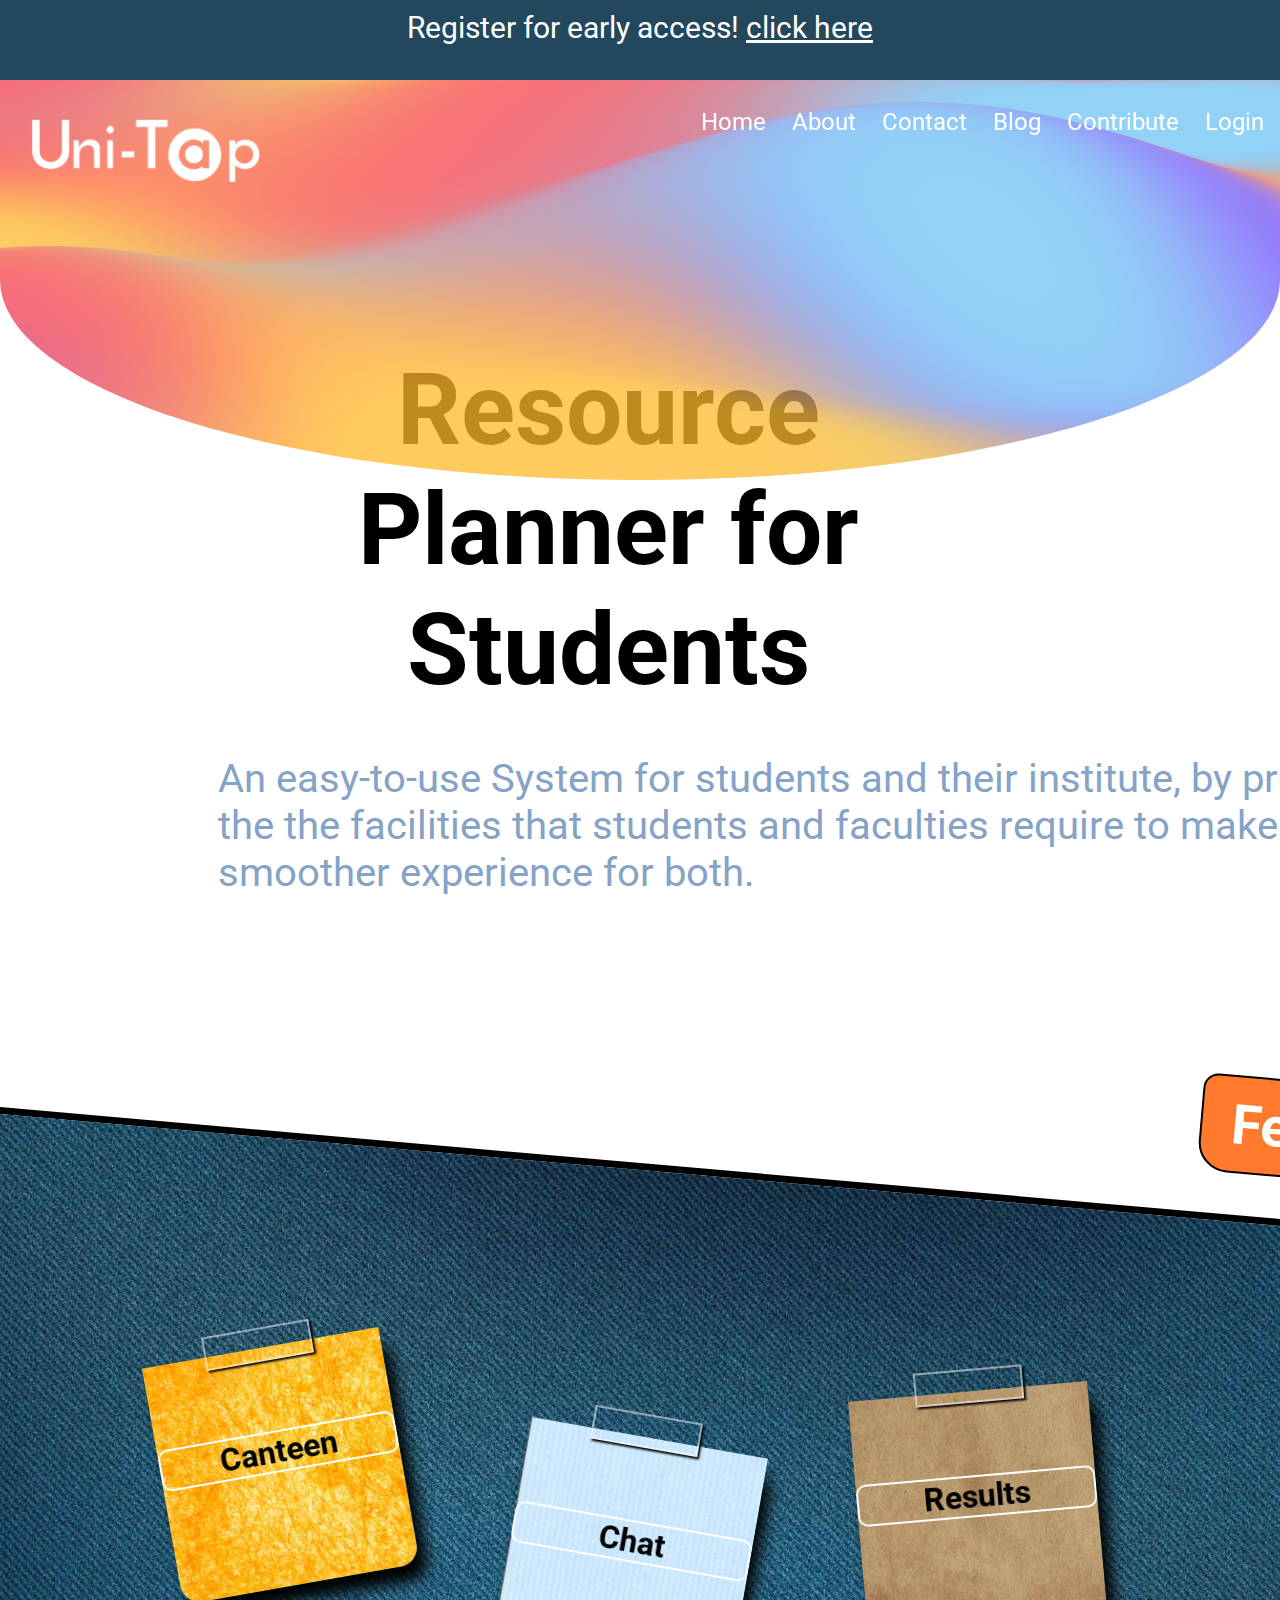
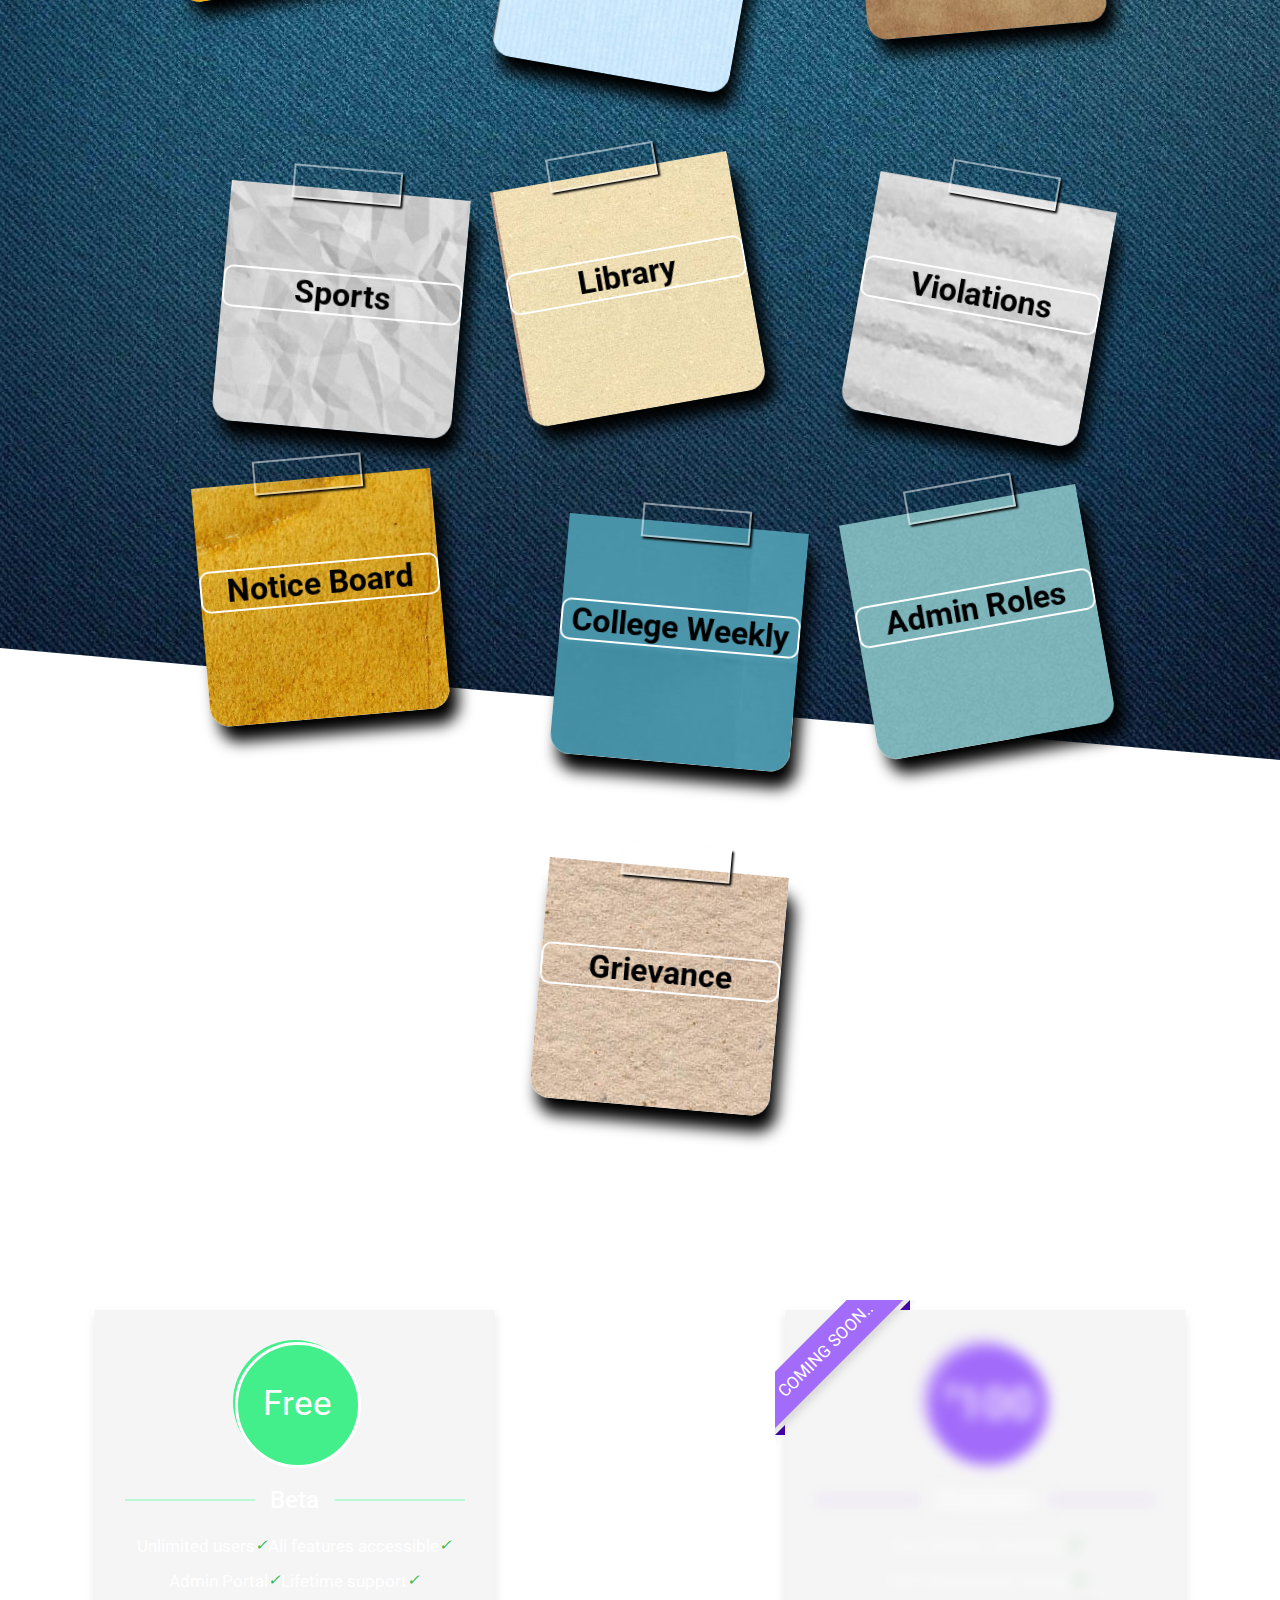
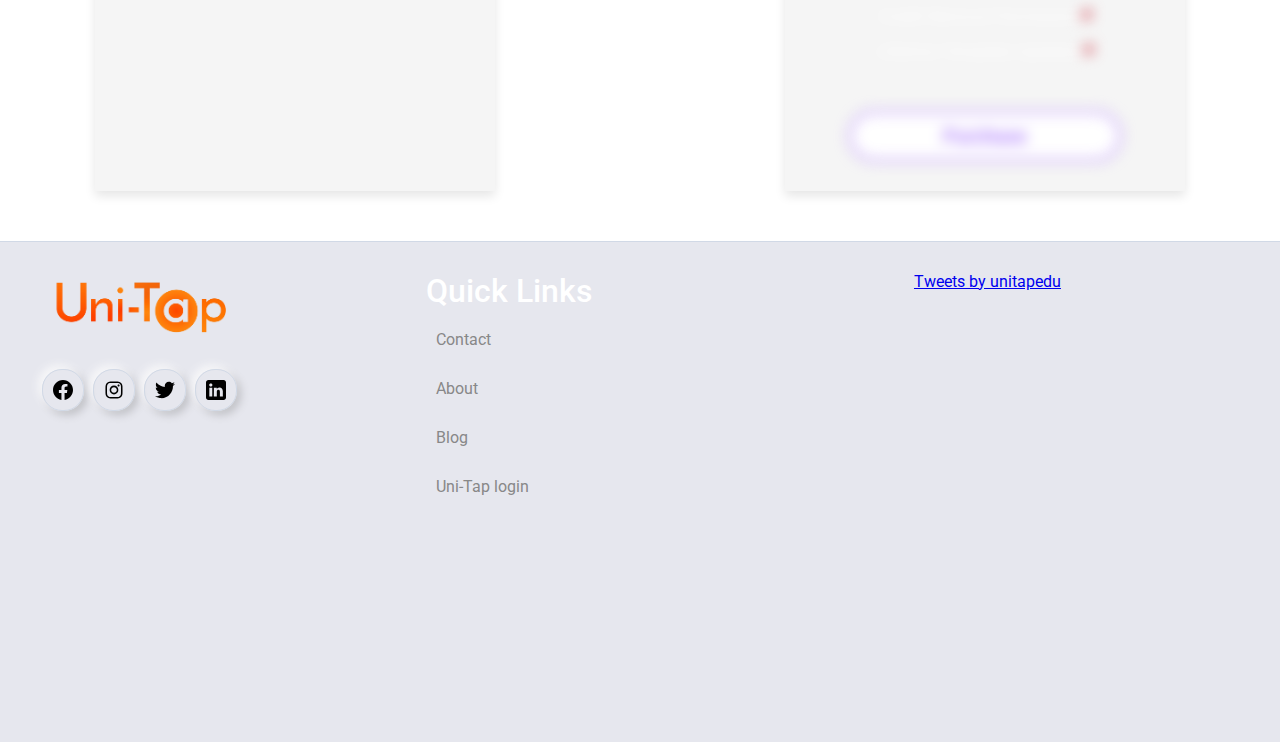
==== index.html @ fdfdc8c4 "contribute link" ====
<!DOCTYPE html>
<html lang="en">

<head>
    <meta charset="UTF-8">
    <meta http-equiv="X-UA-Compatible" content="IE=edge">
    <meta name="viewport" content="width=device-width, initial-scale=1.0">
    <link rel="stylesheet" href="./stylesheet/home_page.css">
    <title>Uni-Tap | Worlds only SRP</title>
    <link href="https://cdn.jsdelivr.net/npm/bootstrap@5.0.2/dist/css/bootstrap.min.css" rel="stylesheet" integrity="sha384-EVSTQN3/azprG1Anm3QDgpJLIm9Nao0Yz1ztcQTwFspd3yD65VohhpuuCOmLASjC" crossorigin="anonymous">
    <script src="https://cdn.jsdelivr.net/npm/bootstrap@5.0.2/dist/js/bootstrap.bundle.min.js" integrity="sha384-MrcW6ZMFYlzcLA8Nl+NtUVF0sA7MsXsP1UyJoMp4YLEuNSfAP+JcXn/tWtIaxVXM" crossorigin="anonymous"></script>
    <script src="https://cdn.jsdelivr.net/npm/@popperjs/core@2.9.2/dist/umd/popper.min.js" integrity="sha384-IQsoLXl5PILFhosVNubq5LC7Qb9DXgDA9i+tQ8Zj3iwWAwPtgFTxbJ8NT4GN1R8p" crossorigin="anonymous"></script>
    <script src="https://cdn.jsdelivr.net/npm/bootstrap@5.0.2/dist/js/bootstrap.min.js" integrity="sha384-cVKIPhGWiC2Al4u+LWgxfKTRIcfu0JTxR+EQDz/bgldoEyl4H0zUF0QKbrJ0EcQF" crossorigin="anonymous"></script>
    <script defer src="Js/home_page.js"></script>
    <script src="https://code.jquery.com/jquery-3.3.1.js"></script>
    <script defer src="Js/header.js"></script>
    <meta name="description" content="Resource Planner for Students | An easy-to-use System for students and their institute, by providing all the the facilities that students and faculties require to make it a smoother experience for both.">
    <meta property="og:title" content="Uni-Tap | First SRP">
    <meta property="og:description" content="An easy-to-use System for students and their institute, by providing all the the facilities that students and faculties require to make it a smoother experience for both.">
    <meta property="og:img" content="./Uni-Tap_light.svg">
    <meta name="keywords" content="SRP, Student Resource Planner, Uni-Tap, UniTap, Student Portal, College, School, Univarsity, management, institute, library, canteen, chat, sports, attendence, result, notice, help">
    <!-- Global site tag (gtag.js) - Google Analytics -->
    <script async src="https://www.googletagmanager.com/gtag/js?id=G-5CYES00K7D"></script>
    <script>
        window.dataLayer = window.dataLayer || [];

        function gtag() {
            dataLayer.push(arguments);
        }
        gtag('js', new Date());

        gtag('config', 'G-5CYES00K7D');
    </script>
</head>

<body>
    <div class="early">
        Register for early access! <a href="https://forms.gle/MCuDtmfVn2N8uY999">click here</a>
    </div>
    <header>

        <div class="head">
            <div id="navlist">
                <img class="imgLogo" src="./images/Uni-Tap_light.svg" alt="Uni-Tap">
                <div class="navlist-right">
                    <a href="https://unitap.software">Home</a>
                    <a href="./aboutUs.html">About</a>
                    <a href="./contactUs.html">Contact</a>
                    <a href="https://blog.unitap.software/">Blog</a>
                    <a href="https://forms.gle/CdwhwPdT1jv4Enz28">Contribute</a>
                    <a href="#">Login</a>
                    <div class="hamburger" id="bar-bg" onclick="menuo()"></div>
                    <div class="hamburger" id="top-bur">
                        <div class="ham-bar top-bar"></div>
                        <div class="ham-bar"></div>
                        <div class="ham-bar"></div>
                    </div>

                </div>
            </div>
            <canvas id="gradient-canvas"></canvas>
        </div>
        <div class="Desc">
            <div class="subt">Resource Planner for Students</div>
            <div class="sub-subt">An easy-to-use System for students and their institute, by providing all the the facilities that students and faculties require to make it a smoother experience for both.</div>
        </div><br><br><br>
        <div class="heading">
            <h1> &nbsp;Features</h1>
            <h3>● &nbsp; ●</h3>
        </div>
    </header>
    <div class="m-menu" id="resp-menu">
        <div class="menu-items"><a href="aboutUs.html">About</a></div>
        <div class="menu-items"><a href="contactUs.html">Contact</a></div>
        <div class="menu-items"><a href="https://blog.unitap.software/">Blog</a></div>
        <div class="menu-items"><a href="https://forms.gle/CdwhwPdT1jv4Enz28">Contribute</a></div>
        <div class="menu-items"><a href="#">Login</a></div>
        <div class="menu-close" onclick="menuc()"></div>
    </div>
    <div class="center">
        <div class="idk">
            <img class="center_bg" src="./images/Center_BG.jpg">
            <div id="feature">
                <ul class="tags">
                    <li id="move-f">
                        <div class="flip-card">
                            <div class="flip-card-inner">
                                <div class="flip-card-front face1">
                                    <h2>Canteen</h2>

                                </div>
                                <div class="flip-card-back face1">
                                    <p>
                                        You can order food from the canteen directly from the website itself and collect it. This elminates the waiting for ordering, and can save a lot of time.
                                    </p>
                                </div>
                            </div>
                        </div>
                    </li>
                    <li>
                        <div class="flip-card">
                            <div class="flip-card-inner">
                                <div class="flip-card-front face2">
                                    <h2>Chat</h2>

                                </div>
                                <div class="flip-card-back face2">
                                    <p>
                                        You can chat directly with faculties and collegues without the hassle of storing their numbers.
                                    </p>
                                </div>
                            </div>
                        </div>
                    </li>
                    <li>
                        <div class="flip-card">
                            <div class="flip-card-inner">
                                <div class="flip-card-front face3">
                                    <h2>Results</h2>

                                </div>
                                <div class="flip-card-back face3">
                                    <p>
                                        You can find all the exam results and how you have performed with analysis within a tap!
                                    </p>
                                </div>
                            </div>
                        </div>
                    </li>
                    <li>
                        <div class="flip-card">
                            <div class="flip-card-inner">
                                <div class="flip-card-front face4">
                                    <h2>Sports</h2>

                                </div>
                                <div class="flip-card-back face4">
                                    <p>
                                        Who doesn't love sports?! Now you can keep track of all the college equipments you have issued!
                                    </p>
                                </div>
                            </div>
                        </div>
                    </li>
                    <li>
                        <div class="flip-card">
                            <div class="flip-card-inner">
                                <div class="flip-card-front face5">
                                    <h2>Library</h2>

                                </div>
                                <div class="flip-card-back face5">
                                    <p>
                                        We all forget the return dates of library books, and now you can keep a track of issued books, all with a single touch!
                                    </p>
                                </div>
                            </div>
                        </div>
                    </li>
                    <li>
                        <div class="flip-card">
                            <div class="flip-card-inner">
                                <div class="flip-card-front face6">
                                    <h2>Violations</h2>
                                </div>
                                <div class="flip-card-back face6">
                                    <p>
                                        Now, you can read code of conduct and see all the times when you went the wrong way.
                                    </p>
                                </div>
                            </div>
                        </div>
                    </li>
                    <li>
                        <div class="flip-card">
                            <div class="flip-card-inner">
                                <div class="flip-card-front face7">
                                    <h2>Notice Board</h2>

                                </div>
                                <div class="flip-card-back face7">
                                    <p>
                                        A place where you can get all the important notices and get notified once a notice is uploaded so that you don't miss any.
                                    </p>
                                </div>
                            </div>
                        </div>
                    </li>
                    <li>
                        <div class="flip-card">
                            <div class="flip-card-inner">
                                <div class="flip-card-front face8">
                                    <h2>College Weekly</h2>
                                </div>
                                <div class="flip-card-back face8">
                                    <p>
                                        Uni-Tap keeps you updated on the fests and happening in the colege directly from your dashboard!
                                    </p>
                                </div>
                            </div>
                        </div>
                    </li>
                    <li>
                        <div class="flip-card">
                            <div class="flip-card-inner">
                                <div class="flip-card-front face9">
                                    <h2>Admin Roles</h2>

                                </div>
                                <div class="flip-card-back face9">
                                    <p>
                                        Faculty and staff can directly manage and carry out the tasks they have been assigend through our admin portal.
                                    </p>
                                </div>
                            </div>
                        </div>
                    </li>
                    <li>
                        <div class="flip-card">
                            <div class="flip-card-inner">
                                <div class="flip-card-front face10">
                                    <h2>Grievance</h2>

                                </div>
                                <div class="flip-card-back face10">
                                    <p>
                                        Facing any issues? Directly contact the institute admins for any problems that you are facing.
                                    </p>
                                </div>
                            </div>
                        </div>
                    </li>

                </ul>
            </div>
        </div>
    </div>
    <div class="wrapper">

        <div class="table ultimate">
            <div class="price-section">
                <div class="price-area">
                    <div class="inner-area">
                        Free
                    </div>
                </div>
            </div>
            <div class="package-name"></div>
            <ul class="features">
                <li>
                    <span class="list-name">Unlimited users</span>
                    <span class="icon check"><i class="fas fa-check">✓</i></span>
                </li>
                <li>
                    <span class="list-name">All features accessible</span>
                    <span class="icon check"><i class="fas fa-check">✓</i></span>
                </li>
                <li>
                    <span class="list-name">Admin Portal</span>
                    <span class="icon check"><i class="fas fa-check">✓</i></span>
                </li>
                <li>
                    <span class="list-name">Lifetime support</span>
                    <span class="icon check"><i class="fas fa-check">✓</i></span>
                </li>
            </ul>
        </div>
        <div class="table premium">
            <div class="ribbon"><span>Coming soon..</span></div>
            <div class="hidden-price">
                <div class="price-section">
                    <div class="price-area">
                        <div class="inner-area">
                            <span class="text">₹</span>
                            <span class="price">100</span>
                        </div>
                    </div>
                </div>
                <div class="package-name"></div>
                <ul class="features">
                    <li>
                        <span class="list-name">Five Existing Templates</span>
                        <span class="icon check"><i class="fas fa-check">✓</i></span>
                    </li>
                    <li>
                        <span class="list-name">100% Responsive Design</span>
                        <span class="icon check"><i class="fas fa-check">✓</i></span>
                    </li>
                    <li>
                        <span class="list-name">Credit Remove Permission</span>
                        <span class="icon cross"><i class="fas fa-check">✖</i></span>
                    </li>
                    <li>
                        <span class="list-name">Lifetime Template Updates</span>
                        <span class="icon cross"><i class="fas fa-times">✖</i></span>
                    </li>
                </ul>
                <div class="btn"><button>Purchase</button></div>
            </div>
        </div>
    </div>
    <div class="cookie-banner">
        <p>
            By using our website, you agree to our
            <a href="insert-link">cookie policy</a>
        </p>
        <button class="close" id="close-btn">Got it</button>
    </div>
    <footer>
        <div class="foo left">
            <div class="foo-logo-container">
                <img class="footer-logo" src="./images/logo_wobg.svg" alt="Uni-Tap">
            </div>
            <div class="social">
                <div class="facebook">
                    <a href="https://www.facebook.com/UniTapEdu/" target="_blank"><img src="./images/Social/facebook_icon.svg" alt=""></a>
                </div>
                <div class="instagram">
                    <a href="https://www.instagram.com/unitapedu/" target="_blank"><img src="./images/Social/instagram_icon_2.svg" alt=""></a>
                </div>
                <div class="twitter">
                    <a href="https://twitter.com/unitapedu" target="_blank"><img src="./images/Social/twitter_icon.svg" alt=""></a>
                </div>
                <div class="linkedin">
                    <a href="https://www.linkedin.com/company/unitapedu" target="_blank"><img src="./images/Social/linkedin_icon.svg" alt=""></a>
                </div>
            </div>
        </div>
        <div class="foo footer-center">
            <div class="qlinks-header">
                Quick Links
            </div>
            <div class="qlinks">
                <ol class="link-list">
                    <li><a href="./contactUs.html">Contact</a></li>
                    <li><a href="./aboutUs.html">About</a></li>
                    <li><a href="https://blog.unitap.software/">Blog</a></li>
                    <li><a href="#">Uni-Tap login</a></li>
                </ol>
            </div>
        </div>
        <div class="foo right">
            <div class="twitter-container">
                <a class="twitter-timeline" data-width="300" data-height="400" href="https://twitter.com/unitapedu?ref_src=twsrc%5Etfw">Tweets by unitapedu</a>
                <script async src="https://platform.twitter.com/widgets.js" charset="utf-8"></script>
            </div>
        </div>
    </footer>
</body>

</html>
---- stylesheet/home_page.css ----
@import url('https://fonts.googleapis.com/css2?family=Libre+Baskerville&display=swap');
@import url('https://fonts.googleapis.com/css2?family=Roboto&display=swap');
@import url('https://fonts.googleapis.com/css?family=Roboto:700');
body {
    font-family: 'Roboto';
    background: white;
    color: #fff;
    box-sizing: border-box;
    overflow-y: none;
}

* {
    margin: 0;
    padding: 0;
    font-family: 'Roboto';
}

#gradient-canvas {
    display: block;
    border-radius: 0 0 80% 80%;
    width: 100%;
    height: 400px;
    opacity: 0.75;
    --gradient-color-1: #ff333d;
    --gradient-color-2: #7038ff;
    --gradient-color-3: #ffba27;
    --gradient-color-4: #6ec3f4;
}

header {
    position: relative;
}

.early {
    height: 70px;
    background-color: #23475d;
    width: 100%;
    color: #FFFFFF;
    text-align: center;
    font-size: 30px;
    padding-top: 10px;
}

.early a {
    color: #FFFFFF;
}

.early a:hover {
    color: #ff7812;
}

#navlist {
    width: 100%;
    height: 50%;
    top: 0px;
    position: absolute;
    z-index: 100;
}

.hamburger {
    width: 50px;
    height: 40px;
    border-radius: 20px;
    cursor: pointer;
    margin: 30px 30px 0 0;
    display: none;
}

#bar-bg {
    background-color: #fff;
    opacity: 0.3;
}

#top-bur {
    margin-top: -30px;
}

.ham-bar {
    width: 20px;
    height: 3px;
    border-radius: 2px;
    margin-bottom: 4px;
    background-color: #fff;
    margin-left: 50%;
    transform: translate(-50%, 0);
}

.imgLogo {
    width: 250px;
    top: 20px;
    left: 20px;
    position: absolute;
    z-index: 100;
}

.imgLogo:hover {
    opacity: 0.7;
    cursor: pointer;
}

#navlist a {
    float: left;
    display: block;
    color: #FFFFFF;
    text-align: center;
    padding: 10px;
    text-decoration: none;
    font-size: 24px;
    margin-top: 3%;
    padding-right: 16px;
    z-index: 100;
}

.navlist-right {
    float: right;
}

#navlist a:hover {
    border-bottom: 3px solid black;
    z-index: 100;
}

.m-menu {
    width: 80%;
    margin-left: 10%;
    height: 160px;
    background-color: #fff;
    position: absolute;
    top: 50px;
    z-index: 10000;
    border: 1px solid #ff7812;
    border-radius: 10px;
    display: none;
}

.menu-close {
    position: absolute;
    width: 20px;
    height: 20px;
    top: 5px;
    right: 5px;
    border-radius: 10px;
    background-color: #ff7a2d;
    cursor: pointer;
}

.menu-items {
    height: 40px;
    font-size: 25px;
    text-align: center;
}

.menu-items a {
    text-decoration: none;
    color: #ff7a2d;
}

.subt {
    width: 45%;
    line-height: 120px;
    display: block;
    margin-left: 25%;
    margin-top: -130px;
    z-index: 2000px;
    color: black;
    font-weight: bolder;
    font-size: 100px;
    text-align: center;
    margin-bottom: 5vh;
}

.sub-subt {
    display: block;
    width: 100%;
    padding: 0 10% 0 17%;
    color: rgb(133, 162, 199);
    font-size: 40px;
}

.Desc {
    margin-bottom: 10vh;
}

.idk {
    transform: skewY(5deg);
}

.center_bg {
    object-fit: cover;
    object-position: center;
    width: 100%;
    height: 300mm;
}

#feature {
    transform: skewY(-5deg);
    margin-top: -1000px;
}

.heading {
    transform: skewY(5deg);
    background-color: transparent;
    height: 120px;
    border-bottom: 7px solid black;
    bottom: 55px;
}

.heading h1 {
    transform: skewY(-5deg) rotate(5deg);
    display: block;
    position: fixed;
    left: 1200px;
    padding: 15px;
    margin-top: -20px;
    background-color: #ff7a2d;
    border-radius: 15px 15px 30px 30px;
    border: 2px solid #000;
    font-size: 55px;
}

.heading h3 {
    transform: skewY(-5deg) rotate(5deg);
    position: fixed;
    left: 1300px;
    bottom: -20px;
    font-size: 70px;
}

p {
    display: block;
    z-index: 0;
    color: black;
}

.flip-card-front h2 {
    font-weight: bold;
    font-size: 2rem;
    text-align: center;
    border: 2px solid white;
    border-radius: 10px;
    margin-top: 35%;
    color: black;
}

p {
    font-size: 15px;
    padding: 10px;
}

ul,
li {
    list-style: none;
}

ul {
    display: flex;
    flex-wrap: wrap;
    justify-content: center;
}

.flip-card-inner {
    position: relative;
    width: 100%;
    height: 100%;
    border-radius: 20px;
    text-align: center;
    transition: transform 0.6s;
    transform-style: preserve-3d;
    background: transparent;
    box-shadow: 8px 16px 15px black;
}

.flip-card:hover .flip-card-inner {
    transform: rotateY(180deg);
}

.flip-card-front,
.flip-card-back {
    position: absolute;
    width: 100%;
    height: 100%;
    border-radius: 0 0 20px 20px;
    -webkit-backface-visibility: hidden;
    backface-visibility: hidden;
}

.flip-card-front {
    color: black;
}

.flip-card-back {
    color: white;
    transform: rotateY(180deg);
}

.face1 {
    background-image: url("../images/6.jpg");
}

.face2 {
    background-image: url("../images/new8.jpg");
}

.face3 {
    background-image: url("../images/new14.jpg");
}

.face4 {
    background-image: url("../images/new2.jpg");
}

.face5 {
    background-image: url("../images/new5.jpg");
}

.face6 {
    background-image: url("../images/teamBg.jpg");
}

.face7 {
    background-image: url("../images/new1.jpg");
}

.face8 {
    background-image: url("../images/new12.jpg");
}

.face9 {
    background-image: url("../images/new11.jpg");
}

.face10 {
    background-image: url("../images/8.jpg");
}

.flip-card {
    text-decoration: none;
    color: #000;
    display: block;
    height: 15em;
    width: 15em;
    margin-left: 10mm;
    margin-right: 5mm;
    margin-top: 10mm;
    perspective: 1000px;
    background-color: transparent;
    transform: rotate(-6deg);
    transition: transform .15s linear;
}

ul.tags li:nth-child(10n) .flip-card {
    transform: rotate(5deg);
    position: relative;
    top: 40px;
    left: 10px;
}

ul.tags li:nth-child(10n+1) .flip-card {
    transform: rotate(-10deg);
    position: relative;
    top: -50px;
    left: -40px;
}

ul.tags li:nth-child(10n+2) .flip-card {
    transform: rotate(10deg);
    position: relative;
    top: 40px;
    left: -20px;
}

ul.tags li:nth-child(10n+3) .flip-card {
    transform: rotate(-5deg);
    position: relative;
    top: -5px;
}

ul.tags li:nth-child(10n+4) .flip-card {
    transform: rotate(5deg);
    position: relative;
    top: 50px;
    left: 20px;
}

ul.tags li:nth-child(10n+5) .flip-card {
    transform: rotate(-10deg);
    position: relative;
    top: 30px;
    left: -20px;
}

ul.tags li:nth-child(10n+6) .flip-card {
    transform: rotate(10deg);
    position: relative;
    top: 50px;
}

ul.tags li:nth-child(10n+7) .flip-card {
    transform: rotate(-5deg);
    position: relative;
    top: -5px;
}

ul.tags li:nth-child(10n+8) .flip-card {
    transform: rotate(5deg);
    position: relative;
    top: 40px;
    left: 30px;
}

ul.tags li:nth-child(10n+9) .flip-card {
    transform: rotate(-10deg);
    position: relative;
    top: 20px;
}

ul.tags li .flip-card:hover,
ul.tags li .flip-card:focus {
    transform: scale(1.35);
    position: relative;
    z-index: 5;
}

ul.tags li {
    margin: 1em;
}

ul.tags li:nth-child(10n)::before {
    content: ' ';
    display: block;
    position: relative;
    left: 130px;
    top: 90px;
    width: 105px;
    height: 30px;
    z-index: 2;
    background-color: rgba(0, 0, 0, 0);
    border: 2px solid rgba(255, 255, 255, 0.5);
    -webkit-box-shadow: 0 0 5px #888;
    -moz-box-shadow: 0 0 5px #888;
    box-shadow: 2px 2px 2px #000;
    -webkit-transform: rotate(5deg);
    -moz-transform: rotate(5deg);
    -o-transform: rotate(5deg);
}

ul.tags li:nth-child(10n+1)::before {
    content: ' ';
    display: block;
    position: relative;
    left: 40px;
    top: 4px;
    width: 105px;
    height: 30px;
    z-index: 2;
    background-color: rgba(0, 0, 0, 0);
    border: 2px solid rgba(255, 255, 255, 0.5);
    -webkit-box-shadow: 0 0 5px #888;
    -moz-box-shadow: 0 0 5px #888;
    box-shadow: 2px 2px 2px #000;
    -webkit-transform: rotate(-10deg);
    -moz-transform: rotate(-10deg);
    -o-transform: rotate(-10deg);
}

ul.tags li:nth-child(10n+2)::before {
    content: ' ';
    display: block;
    position: relative;
    left: 100px;
    top: 90px;
    width: 105px;
    height: 30px;
    z-index: 2;
    background-color: rgba(0, 0, 0, 0);
    border: 2px solid rgba(255, 255, 255, 0.5);
    -webkit-box-shadow: 0 0 5px #888;
    -moz-box-shadow: 0 0 5px #888;
    box-shadow: 2px 2px 2px #000;
    -webkit-transform: rotate(10deg);
    -moz-transform: rotate(10deg);
    -o-transform: rotate(10deg);
}

ul.tags li:nth-child(10n+3)::before {
    content: ' ';
    display: block;
    position: relative;
    left: 94px;
    top: 45px;
    width: 105px;
    height: 30px;
    z-index: 2;
    background-color: rgba(0, 0, 0, 0);
    border: 2px solid rgba(255, 255, 255, 0.5);
    -webkit-box-shadow: 0 0 5px #888;
    -moz-box-shadow: 0 0 5px #888;
    box-shadow: 2px 2px 2px #000;
    -webkit-transform: rotate(-5deg);
    -moz-transform: rotate(-5deg);
    -o-transform: rotate(-5deg);
}

ul.tags li:nth-child(10n+4)::before {
    content: ' ';
    display: block;
    position: relative;
    left: 130px;
    top: 100px;
    width: 105px;
    height: 30px;
    z-index: 2;
    background-color: rgba(0, 0, 0, 0);
    border: 2px solid rgba(255, 255, 255, 0.5);
    -webkit-box-shadow: 0 0 5px #888;
    -moz-box-shadow: 0 0 5px #888;
    box-shadow: 2px 2px 2px #000;
    -webkit-transform: rotate(5deg);
    -moz-transform: rotate(5deg);
    -o-transform: rotate(5deg);
}

ul.tags li:nth-child(10n+5)::before {
    content: ' ';
    display: block;
    position: relative;
    left: 55px;
    top: 82px;
    width: 105px;
    height: 30px;
    z-index: 2;
    background-color: rgba(0, 0, 0, 0);
    border: 2px solid rgba(255, 255, 255, 0.5);
    -webkit-box-shadow: 0 0 5px #888;
    -moz-box-shadow: 0 0 5px #888;
    box-shadow: 2px 2px 2px #000;
    -webkit-transform: rotate(-10deg);
    -moz-transform: rotate(-10deg);
    -o-transform: rotate(-10deg);
}

ul.tags li:nth-child(10n+6)::before {
    content: ' ';
    display: block;
    position: relative;
    left: 130px;
    top: 100px;
    width: 105px;
    height: 30px;
    z-index: 2;
    background-color: rgba(0, 0, 0, 0);
    border: 2px solid rgba(255, 255, 255, 0.5);
    -webkit-box-shadow: 0 0 5px #888;
    -moz-box-shadow: 0 0 5px #888;
    box-shadow: 2px 2px 2px #000;
    -webkit-transform: rotate(10deg);
    -moz-transform: rotate(10deg);
    -o-transform: rotate(10deg);
}

ul.tags li:nth-child(10n+7)::before {
    content: ' ';
    display: block;
    position: relative;
    left: 90px;
    top: 45px;
    width: 105px;
    height: 30px;
    z-index: 2;
    background-color: rgba(0, 0, 0, 0);
    border: 2px solid rgba(255, 255, 255, 0.5);
    -webkit-box-shadow: 0 0 5px #888;
    -moz-box-shadow: 0 0 5px #888;
    box-shadow: 2px 2px 2px #000;
    -webkit-transform: rotate(-5deg);
    -moz-transform: rotate(-5deg);
    -o-transform: rotate(-5deg);
}

ul.tags li:nth-child(10n+8)::before {
    content: ' ';
    display: block;
    position: relative;
    left: 150px;
    top: 95px;
    width: 105px;
    height: 30px;
    z-index: 2;
    background-color: rgba(0, 0, 0, 0);
    border: 2px solid rgba(255, 255, 255, 0.5);
    -webkit-box-shadow: 0 0 5px #888;
    -moz-box-shadow: 0 0 5px #888;
    box-shadow: 2px 2px 2px #000;
    -webkit-transform: rotate(5deg);
    -moz-transform: rotate(5deg);
    -o-transform: rotate(5deg);
}

ul.tags li:nth-child(10n+9)::before {
    content: ' ';
    display: block;
    position: relative;
    left: 85px;
    top: 70px;
    width: 105px;
    height: 30px;
    z-index: 2;
    background-color: rgba(0, 0, 0, 0);
    border: 2px solid rgba(255, 255, 255, 0.5);
    -webkit-box-shadow: 0 0 5px #888;
    -moz-box-shadow: 0 0 5px #888;
    box-shadow: 2px 2px 2px #000;
    -webkit-transform: rotate(-10deg);
    -moz-transform: rotate(-10deg);
    -o-transform: rotate(-10deg);
}

h {
    font-weight: bolder;
    text-align: center;
    margin-left: 50px;
}

.wrapper {
    max-width: 1090px;
    width: 100%;
    margin: auto;
    display: flex;
    flex-wrap: wrap;
    margin-top: 60mm;
    justify-content: space-between;
}

.wrapper .table {
    background: whitesmoke;
    width: calc(33% - 20px);
    padding: 30px 30px;
    position: relative;
    box-shadow: 0 5px 10px rgba(0, 0, 0, 0.1);
}

.table .price-section {
    display: flex;
    justify-content: center;
}

.table .price-area {
    height: 120px;
    width: 120px;
    border-radius: 50%;
    padding: 2px;
}

.hidden-price {
    filter: blur(7px);
}

.price-area .inner-area {
    height: 100%;
    width: 100%;
    border-radius: 50%;
    border: 3px solid #fff;
    line-height: 117px;
    text-align: center;
    color: #fff;
    position: relative;
}

.price-area .inner-area .text {
    font-size: 25px;
    font-weight: 400;
    position: absolute;
    top: -10px;
    left: 17px;
}

.inner-area {
    font-size: 35px;
    padding-top: -10px;
}

.price-area .inner-area .price {
    font-size: 45px;
    font-weight: 500;
    margin-left: 16px;
}

.table .package-name {
    width: 100%;
    height: 2px;
    margin: 35px 0;
    position: relative;
}

.table .package-name::before {
    position: absolute;
    top: 50%;
    left: 50%;
    font-size: 25px;
    font-weight: 500;
    background: whitesmoke;
    padding: 0 15px;
    transform: translate(-50%, -50%);
}

.table .features li {
    margin-bottom: 15px;
    list-style: none;
    display: flex;
    justify-content: space-between;
}

.features li .list-name {
    font-size: 17px;
    font-weight: 400;
}

.features li .icon {
    font-size: 15px;
}

.features li .icon.check {
    color: #2db94d;
}

.features li .icon.cross {
    color: #cd3241;
}

.table .btn {
    width: 100%;
    display: flex;
    margin-top: 35px;
    justify-content: center;
}

.table .btn button {
    width: 80%;
    height: 50px;
    color: #fff;
    font-size: 20px;
    font-weight: 500;
    border: none;
    outline: none;
    border-radius: 25px;
    cursor: pointer;
    transition: all 0.3s ease;
}

.table .btn button:hover {
    border-radius: 5px;
}

.basic .features li::selection {
    background: #ffd861;
}

.basic ::selection,
.basic .price-area,
.basic .inner-area {
    background: #ffd861;
}

.basic .btn button {
    border: 2px solid #ffd861;
    background: #fff;
    color: #ffd861;
}

.basic .btn button:hover {
    background: #ffd861;
    color: #fff;
}

.premium ::selection,
.premium .price-area,
.premium .inner-area {
    background: #a26bfa;
}

.premium .btn button {
    border: 2px solid #a26bfa;
    color: #a26bfa;
    background: #fff;
}

.premium .btn button:hover {
    background: #833af8;
    color: #fff;
}

.ultimate ::selection,
.ultimate .price-area,
.ultimate .inner-area {
    background: #43ef8b;
}

.ultimate .btn button {
    border: 2px solid #43ef8b;
    color: #43ef8b;
    background: #fff;
}

.ultimate .btn button:hover {
    background: #43ef8b;
    color: #fff;
}

.basic .package-name {
    background: #ffecb3;
}

.premium .package-name {
    background: #d0b3ff;
}

.ultimate .package-name {
    background: #baf8d4;
}

.basic .package-name::before {
    content: "Basic";
}

.premium .package-name::before {
    content: "Premium";
    font-size: 24px;
}

.ultimate .package-name::before {
    content: "Beta";
    font-size: 24px;
}

@media (max-width: 1020px) {
    .wrapper .table {
        width: calc(50% - 20px);
        margin-bottom: 40px;
    }
}

@media (max-width: 698px) {
    .wrapper .table {
        width: 100%;
    }
}

::selection {
    color: #ff7a2d;
}

.table .ribbon {
    width: 150px;
    height: 150px;
    position: absolute;
    top: -10px;
    left: -10px;
    overflow: hidden;
}

.table .ribbon::before,
.table .ribbon::after {
    position: absolute;
    content: "";
    z-index: -1;
    display: block;
    border: 7px solid #4606ac;
    border-top-color: transparent;
    border-left-color: transparent;
}

.table .ribbon::before {
    top: 0px;
    right: 15px;
}

.table .ribbon::after {
    bottom: 15px;
    left: 0px;
}

.table .ribbon span {
    position: absolute;
    top: 30px;
    right: 0;
    transform: rotate(-45deg);
    width: 200px;
    background: #a26bfa;
    padding: 10px 0;
    color: #fff;
    text-align: center;
    font-size: 17px;
    text-transform: uppercase;
    box-shadow: 0 5px 10px rgba(0, 0, 0, 0.12);
}

.wrapper .table:hover {
    transform: scale(1.05);
    box-shadow: 0 10px 20px black;
}

.cookie-banner {
    position: fixed;
    bottom: 10px;
    left: 10%;
    right: 10%;
    width: 80%;
    z-index: 5;
    padding: 15px 30px 0px 30px;
    display: none;
    align-items: center;
    justify-content: space-between;
    background-color: #eee;
    border-radius: 5px;
    box-shadow: 0 0 2px 1px rgba(0, 0, 0, 0.2);
}

.close {
    height: 30px;
    width: 20mm;
    margin-bottom: 10px;
    background-color: lightcoral;
    border: none;
    color: white;
    border-radius: 2px;
    cursor: pointer;
}

footer {
    margin-top: 50px;
    border-top: 1px solid #d1d9e6;
    background-color: #e6e7ee;
    height: 500px;
}

.foo {
    width: 33%;
    height: 100%;
    display: inline-block;
    overflow: hidden;
}

.footer-logo {
    width: 200px;
    margin-left: 10%;
}

.social {
    margin-left: 10%;
}

.social img {
    width: 20px;
    margin: 50%;
    transform: translate(-50%, -50%);
}

.social div {
    display: inline-block;
    width: 40px;
    height: 40px;
    border-radius: 20px;
    cursor: pointer;
    margin-right: 5px;
    border: 1px solid #d1d9e6;
    box-shadow: -4px -4px 8px #f7f7f9, 4px 4px 8px #c0c1c6;
}

.facebook:hover {
    box-shadow: -4px -4px 8px inset #f7f7f9, 4px 4px 8px inset #c0c1c6;
}

.instagram:hover {
    box-shadow: -4px -4px 8px inset #f7f7f9, 4px 4px 8px inset #c0c1c6;
}

.twitter:hover {
    box-shadow: -4px -4px 8px inset #f7f7f9, 4px 4px 8px inset #c0c1c6;
}

.linkedin:hover {
    box-shadow: -4px -4px 8px inset #f7f7f9, 4px 4px 8px inset #c0c1c6;
}

.qlinks-header {
    font-size: 32px;
    font-weight: 500;
    width: 100%;
    margin-top: 30px;
}

.qlinks a {
    text-decoration: none;
    color: #888;
}

.qlinks a:hover {
    color: #ff7812;
}

.qlinks li {
    width: 50%;
    padding: 10px;
    border-radius: 5px;
    margin-top: 10px;
}

.qlinks li:hover {
    border: 1px solid #d1d9e6;
    box-shadow: -4px -4px 8px inset #f7f7f9, 4px 4px 8px inset #c0c1c6;
}

.twitter-container {
    margin-top: 30px;
    margin-left: calc(calc(100% - 300px)/2);
}

@media (max-width: 1100px) {
    .imgLogo {
        width: 170px;
    }
    #gradient-canvas {
        border-radius: 0 0 60% 60%;
    }
    .subt {
        font-size: 80px;
        line-height: 80px;
    }
    .sub-subt {
        font-size: 30px;
    }
    .heading h1 {
        font-size: 40px;
        margin-top: 5px;
    }
    .heading h3 {
        font-size: 60px;
    }
    .center_bg {
        height: 1500px;
    }
    #feature {
        margin-top: -1450px;
    }
    .flip-card {
        width: 200px;
        height: 200px;
        left: 10px;
        margin-right: 5px;
        margin-top: 10px;
    }
    .flip-card p {
        font-size: 12px;
    }
    ul.tags li:nth-child(10n)::before {
        left: 90px;
        top: 60px;
    }
    ul.tags li:nth-child(10n+1)::before {
        left: 20px;
        top: -20px;
    }
    ul.tags li:nth-child(10n+2)::before {
        left: 70px;
        top: 60px;
    }
    ul.tags li:nth-child(10n+3)::before {
        left: 60px;
        top: 25px;
    }
    ul.tags li:nth-child(10n+4)::before {
        left: 100px;
        top: 70px;
    }
    ul.tags li:nth-child(10n+5)::before {
        left: 50px;
        top: 50px;
    }
    ul.tags li:nth-child(10n+6)::before {
        left: 90px;
        top: 70px;
    }
    ul.tags li:nth-child(10n+7)::before {
        left: 70px;
        top: 20px;
    }
    ul.tags li:nth-child(10n+8)::before {
        left: 100px;
        top: 60px;
    }
    ul.tags li:nth-child(10n+9)::before {
        left: 70px;
        top: 40px;
    }
    .wrapper {
        width: 80%;
    }
    .features li .list-name {
        font-size: 15px;
    }
    .table {
        width: 40%;
    }
    .foo {
        width: 80%;
    }
    .footer-logo {
        margin: 0 50% 0 50%;
        transform: translate(-50%, 0);
    }
    .social {
        margin: 0 50% 0 50%;
        width: 200px;
        transform: translate(-50%, 0);
    }
    .left {
        height: auto;
        padding-bottom: 50px;
        margin-left: 10%;
    }
    .footer-center {
        margin-left: 10%;
    }
    .right {
        margin-left: 10%;
    }
    .qlinks-header {
        text-align: center;
    }
    .qlinks {
        margin-left: 25%;
    }
    .qlinks li {
        text-align: center;
    }
    footer {
        height: auto;
    }
}

@media (max-width: 620px) {
    .imgLogo {
        width: 150px;
    }
    .hamburger {
        display: block;
    }
    #navlist a {
        display: none;
    }
    #gradient-canvas {
        border-radius: 0 0 50% 0;
    }
    .subt {
        font-size: 50px;
        line-height: 60px;
    }
    .sub-subt {
        font-size: 23px;
    }
    .heading h1 {
        font-size: 40px;
        margin-top: 5px;
    }
    .heading h3 {
        font-size: 60px;
    }
    .center_bg {
        height: 1500px;
    }
    .idk {
        height: 1500px;
    }
    #feature {
        margin-top: -1450px;
    }
    .flip-card {
        width: 150px;
        height: 150px;
    }
    .flip-card p {
        font-size: 12px;
    }
    .flip-card-front h2 {
        font-size: 24px;
    }
    .tags {
        display: block;
    }
    ul .tags li {
        margin: 0;
    }
    ul.tags li:nth-child(10n+1) .flip-card {
        left: 90px;
        top: -40px;
    }
    ul.tags li:nth-child(10n+2) .flip-card {
        top: -140px;
        left: -70px;
    }
    ul.tags li:nth-child(10n+3) .flip-card {
        top: -170px;
        left: 90px;
    }
    ul.tags li:nth-child(10n+4) .flip-card {
        top: -230px;
        left: -70px;
    }
    ul.tags li:nth-child(10n+5) .flip-card {
        top: -300px;
        left: 90px;
    }
    ul.tags li:nth-child(10n+6) .flip-card {
        top: -400px;
        left: -70px;
    }
    ul.tags li:nth-child(10n+7) .flip-card {
        top: -450px;
        left: 90px;
    }
    ul.tags li:nth-child(10n+8) .flip-card {
        top: -550px;
        left: -70px;
    }
    ul.tags li:nth-child(10n+9) .flip-card {
        top: -650px;
        left: 90px;
    }
    ul.tags li:nth-child(10n) .flip-card {
        top: -750px;
        left: -70px;
    }
    ul.tags li:nth-child(10n)::before {
        width: 50px;
        height: 20px;
        top: -730px;
        left: 20px;
    }
    ul.tags li:nth-child(10n+1)::before {
        width: 50px;
        height: 20px;
        left: 150px;
    }
    ul.tags li:nth-child(10n+2)::before {
        width: 50px;
        height: 20px;
        top: -120px;
        left: 20px;
    }
    ul.tags li:nth-child(10n+3)::before {
        width: 50px;
        height: 20px;
        top: -150px;
        left: 150px;
    }
    ul.tags li:nth-child(10n+4)::before {
        width: 50px;
        height: 20px;
        top: -210px;
        left: 20px;
    }
    ul.tags li:nth-child(10n+5)::before {
        width: 50px;
        height: 20px;
        top: -280px;
        left: 150px;
    }
    ul.tags li:nth-child(10n+6)::before {
        width: 50px;
        height: 20px;
        top: -380px;
        left: 20px;
    }
    ul.tags li:nth-child(10n+7)::before {
        width: 50px;
        height: 20px;
        top: -430px;
        left: 150px;
    }
    ul.tags li:nth-child(10n+8)::before {
        width: 50px;
        height: 20px;
        top: -530px;
        left: 20px;
    }
    ul.tags li:nth-child(10n+9)::before {
        width: 50px;
        height: 20px;
        top: -630px;
        left: 150px;
    }
    .wrapper {
        margin-top: 50px;
    }
    .features li .list-name {
        font-size: 15px;
    }
    .qlinks li {
        width: 60%;
    }
    .early {
        font-size: 20px;
        padding-top: 20px;
    }
}
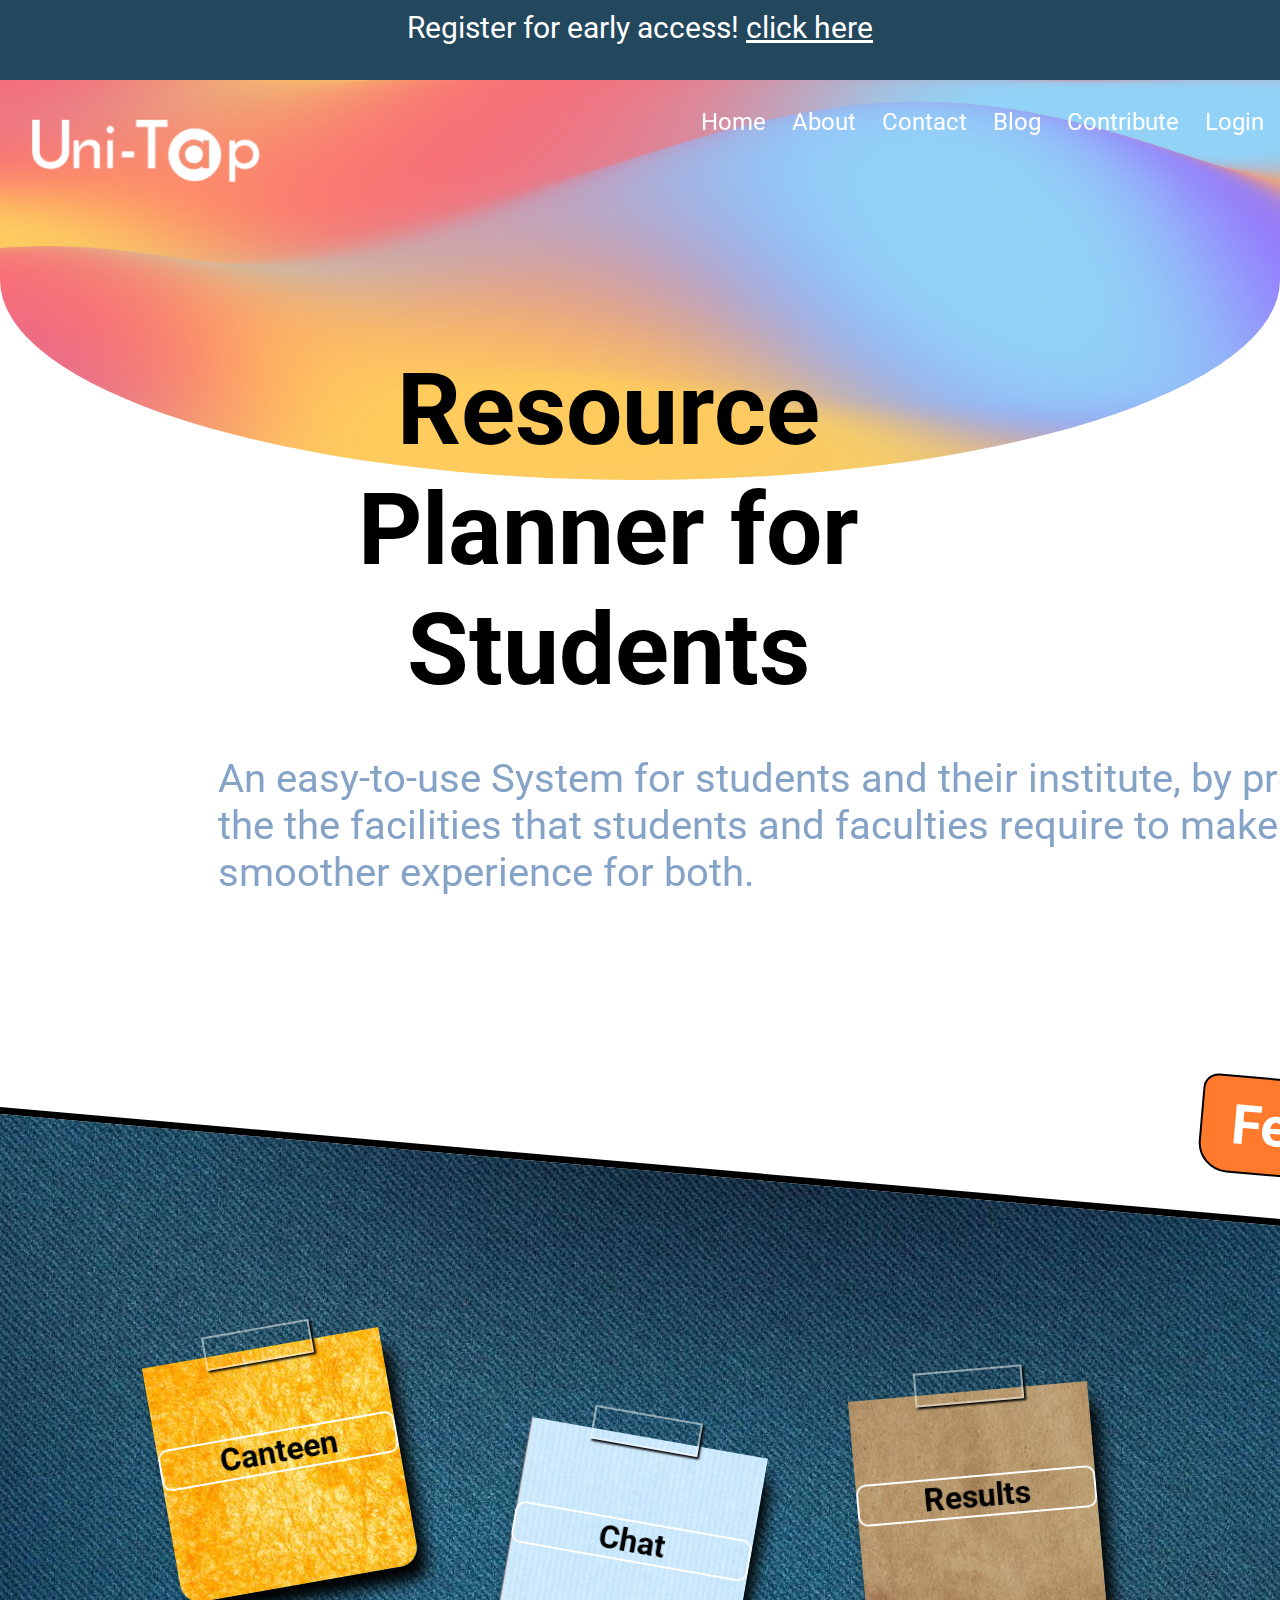
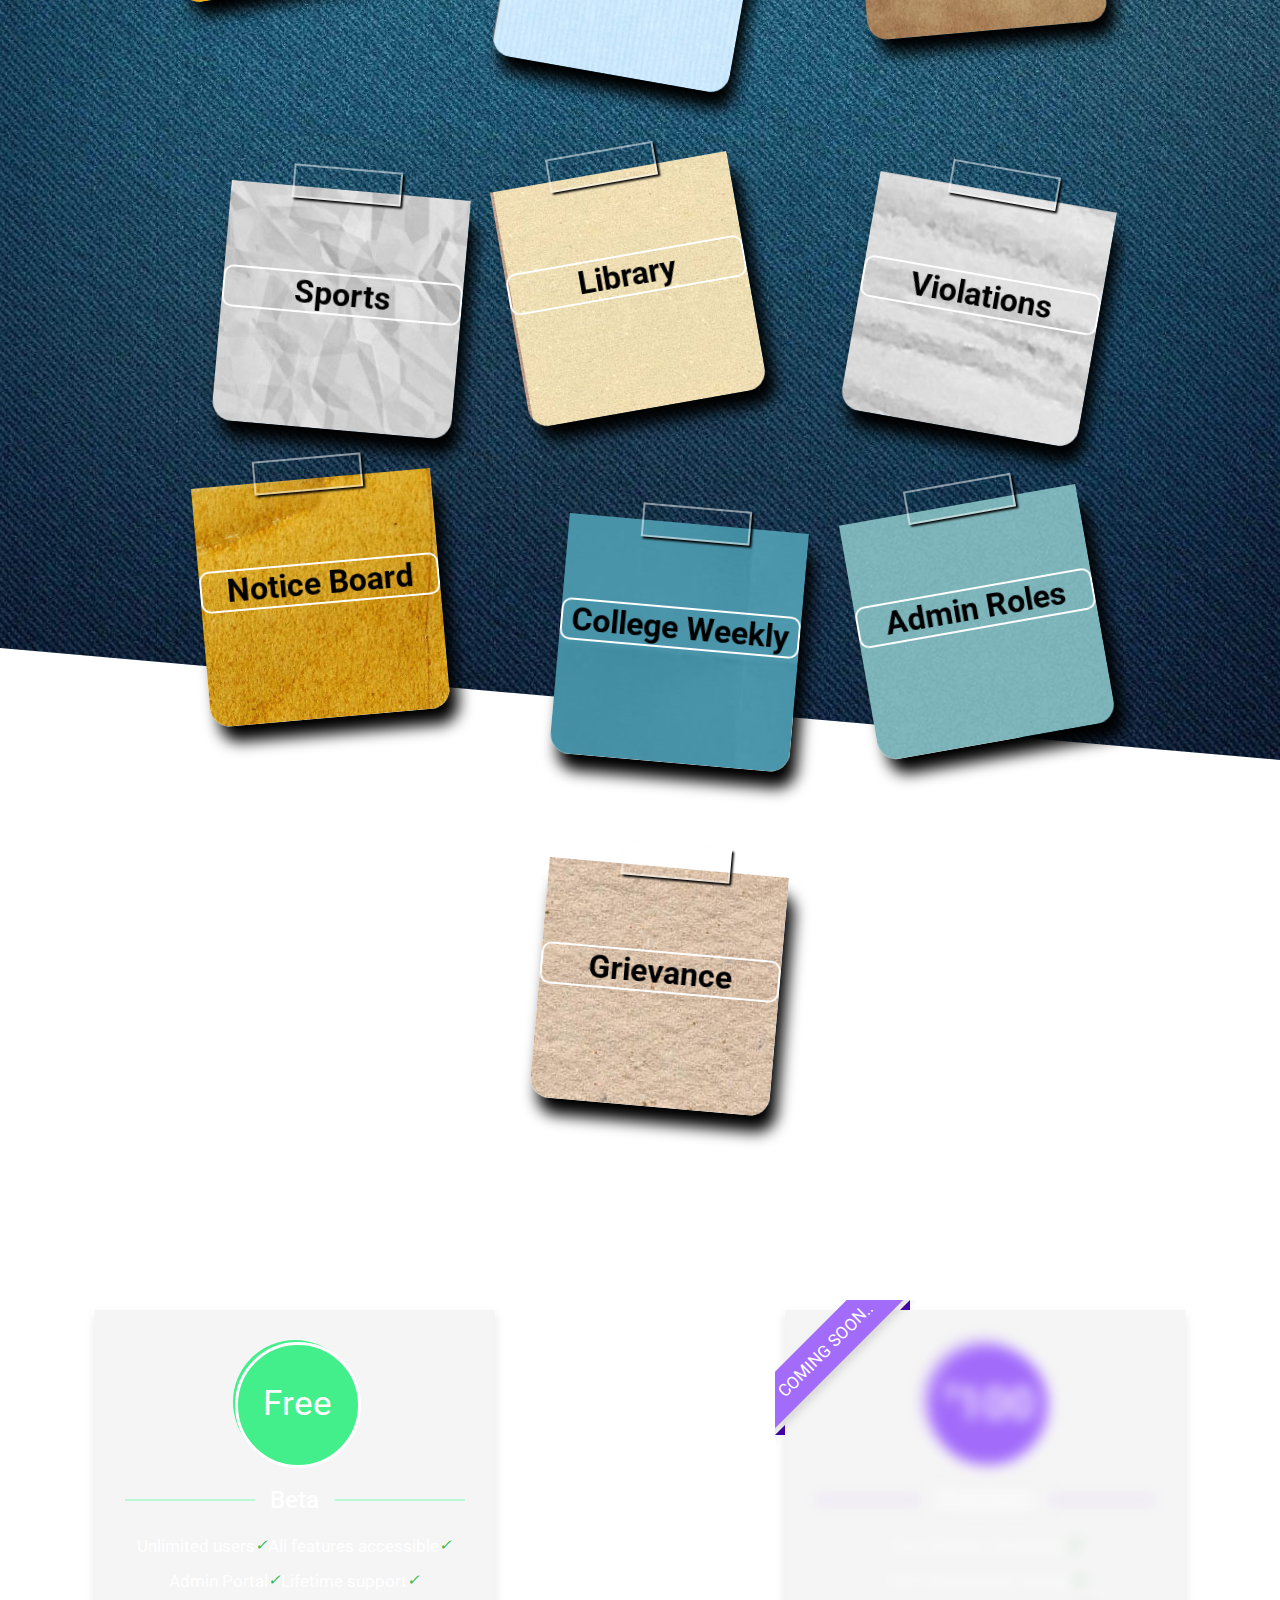
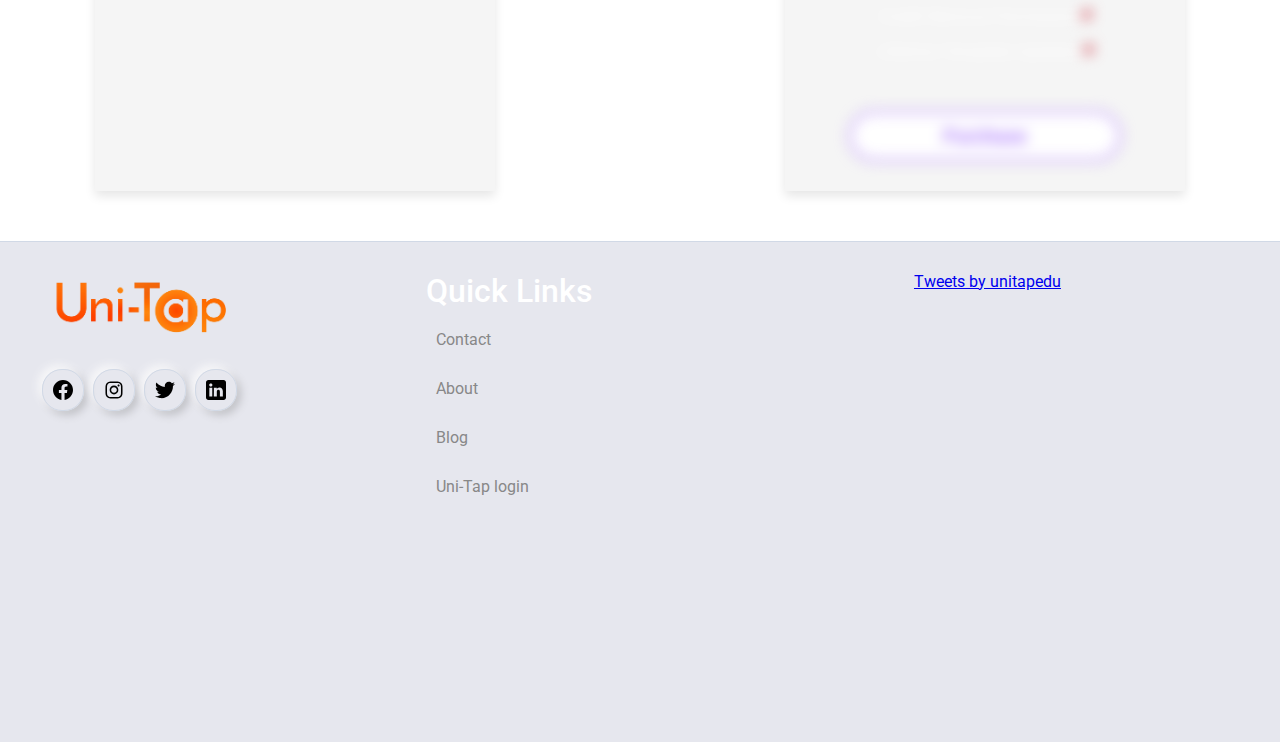
==== commit 824059d5: "portal goes live" ====
--- a/index.html
+++ b/index.html
@@ -48,7 +48,7 @@
                     <a href="./contactUs.html">Contact</a>
                     <a href="https://blog.unitap.software/">Blog</a>
                     <a href="https://forms.gle/CdwhwPdT1jv4Enz28">Contribute</a>
-                    <a href="#">Login</a>
+                    <a href="https://ccas-77c96.web.app/">Login</a>
                     <div class="hamburger" id="bar-bg" onclick="menuo()"></div>
                     <div class="hamburger" id="top-bur">
                         <div class="ham-bar top-bar"></div>
@@ -74,7 +74,7 @@
         <div class="menu-items"><a href="contactUs.html">Contact</a></div>
         <div class="menu-items"><a href="https://blog.unitap.software/">Blog</a></div>
         <div class="menu-items"><a href="https://forms.gle/CdwhwPdT1jv4Enz28">Contribute</a></div>
-        <div class="menu-items"><a href="#">Login</a></div>
+        <div class="menu-items"><a href="https://ccas-77c96.web.app/">Login</a></div>
         <div class="menu-close" onclick="menuc()"></div>
     </div>
     <div class="center">
--- a/stylesheet/home_page.css
+++ b/stylesheet/home_page.css
@@ -123,7 +123,7 @@
 .m-menu {
     width: 80%;
     margin-left: 10%;
-    height: 160px;
+    height: 180px;
     background-color: #fff;
     position: absolute;
     top: 50px;
@@ -179,6 +179,7 @@
 
 .Desc {
     margin-bottom: 10vh;
+    position: relative;
 }
 
 .idk {
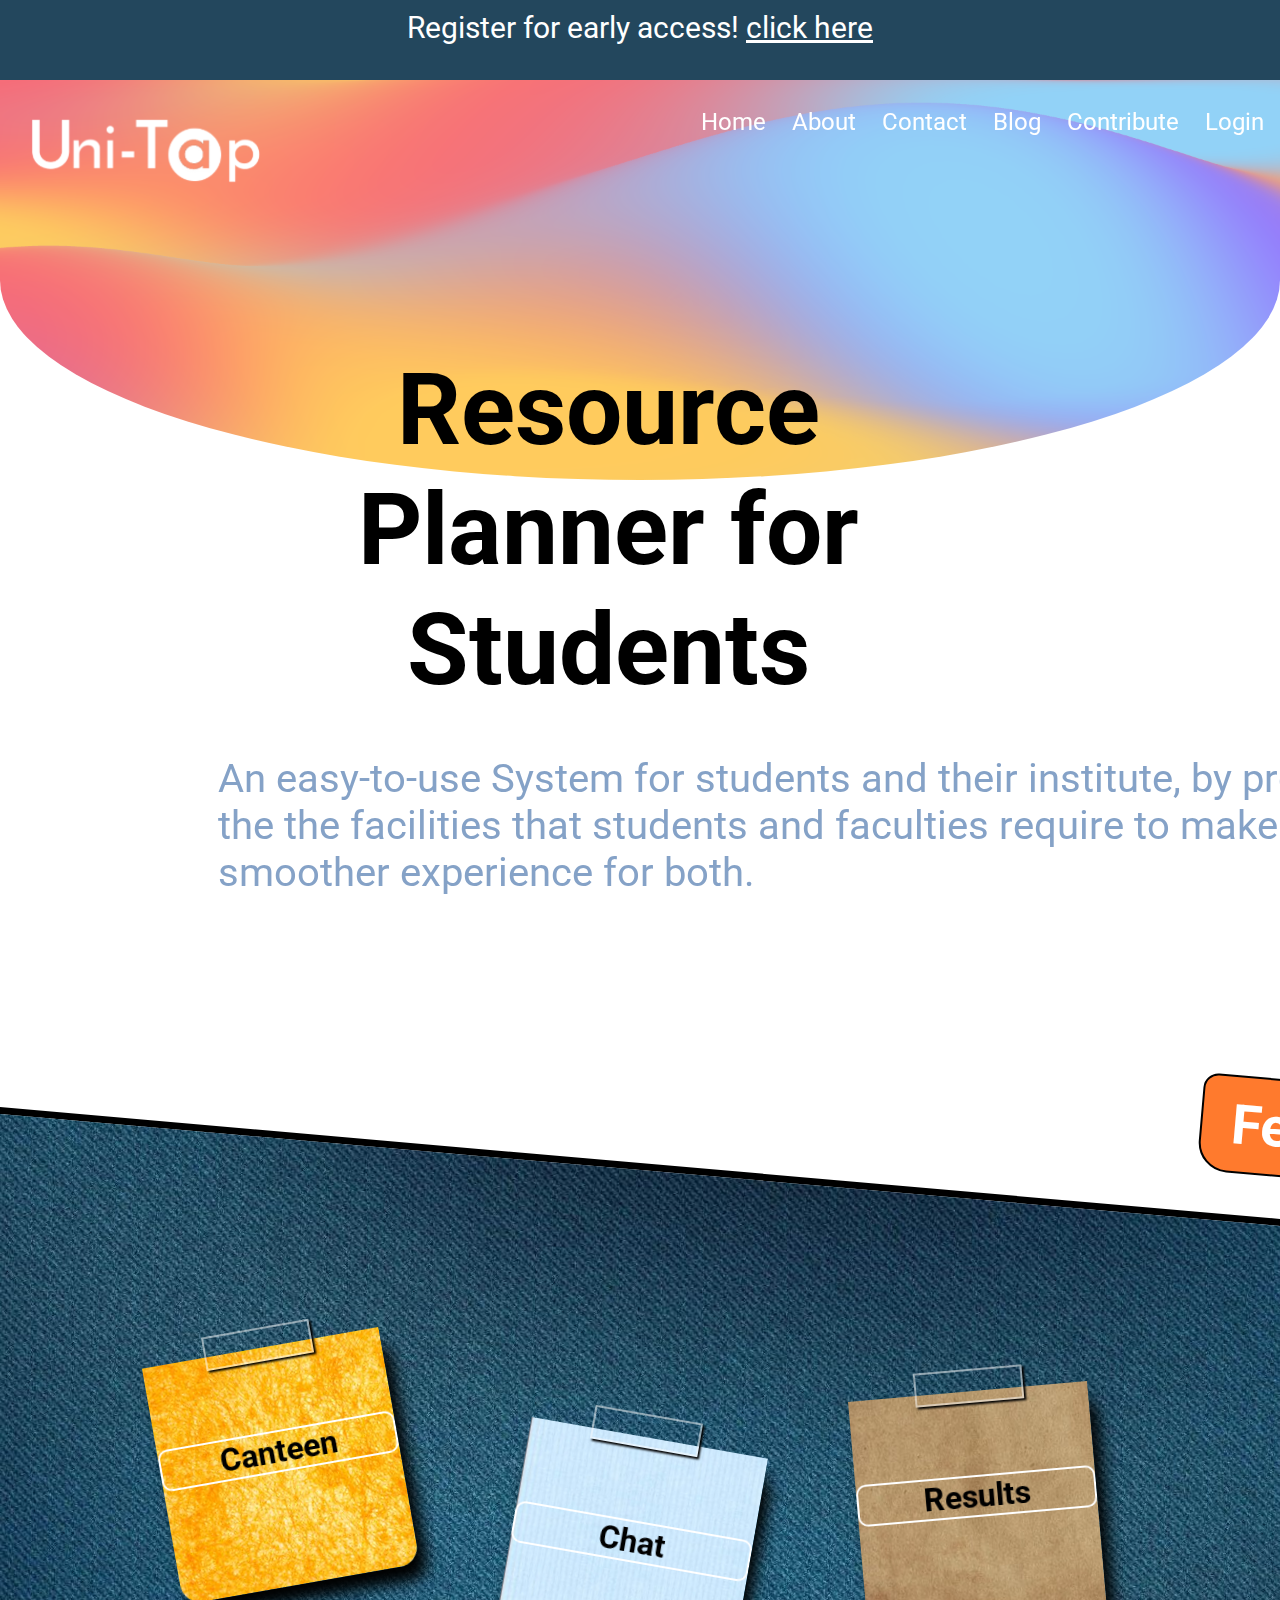
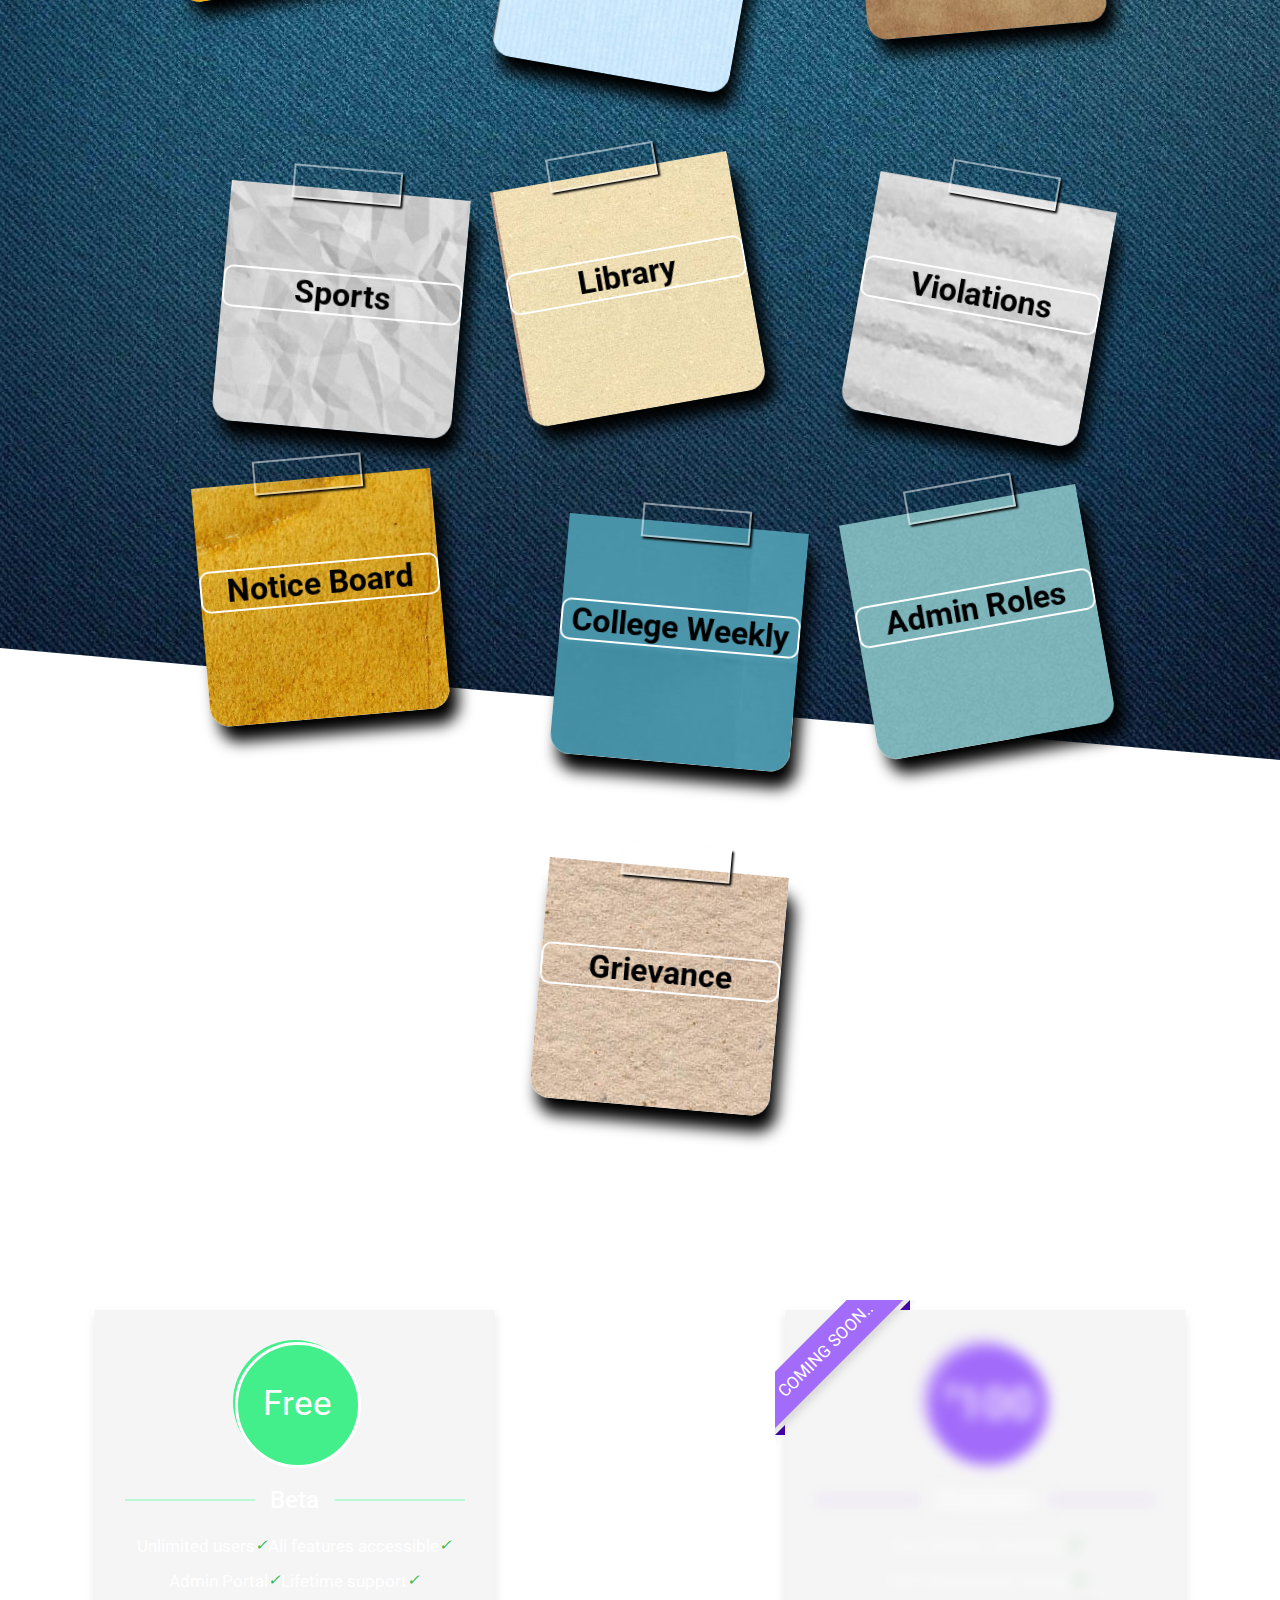
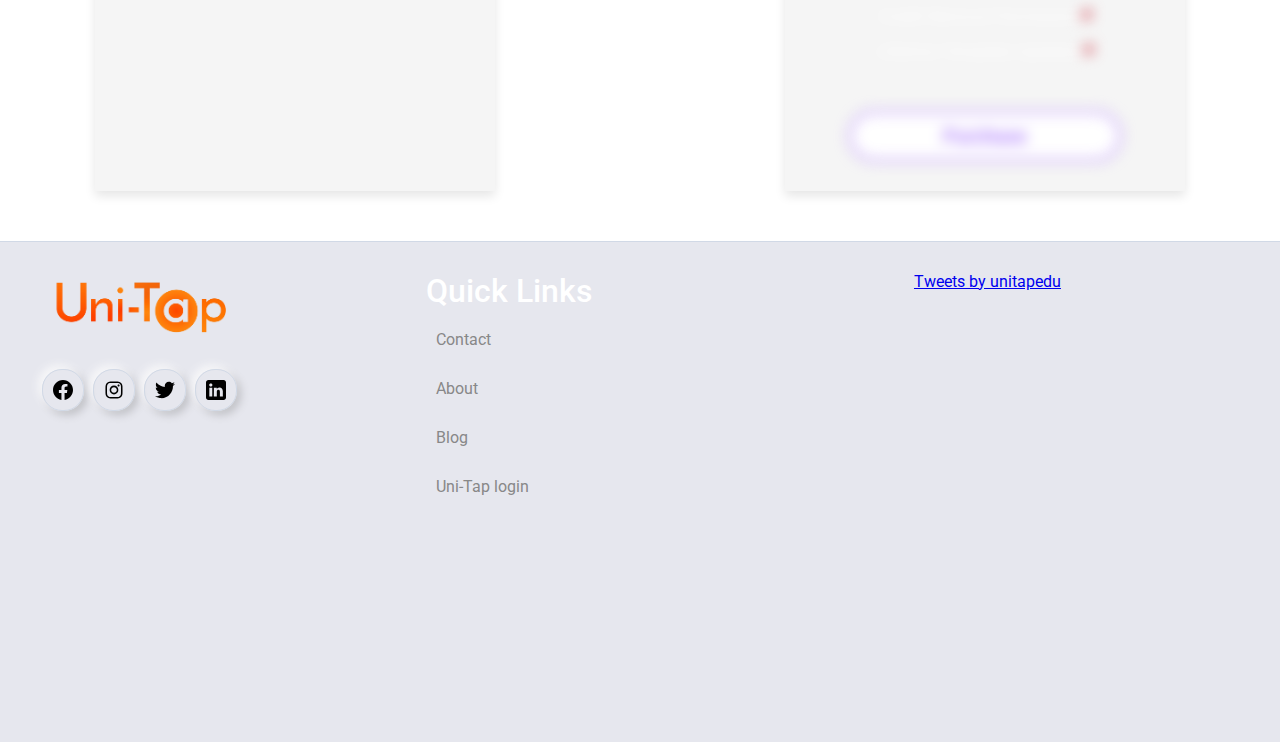
==== commit af5c7cea: "favicon_upload" ====
--- a/index.html
+++ b/index.html
@@ -6,6 +6,7 @@
     <meta http-equiv="X-UA-Compatible" content="IE=edge">
     <meta name="viewport" content="width=device-width, initial-scale=1.0">
     <link rel="stylesheet" href="./stylesheet/home_page.css">
+    <link rel="icon" type="image/png" href="./images/app.png"/>
     <title>Uni-Tap | Worlds only SRP</title>
     <link href="https://cdn.jsdelivr.net/npm/bootstrap@5.0.2/dist/css/bootstrap.min.css" rel="stylesheet" integrity="sha384-EVSTQN3/azprG1Anm3QDgpJLIm9Nao0Yz1ztcQTwFspd3yD65VohhpuuCOmLASjC" crossorigin="anonymous">
     <script src="https://cdn.jsdelivr.net/npm/bootstrap@5.0.2/dist/js/bootstrap.bundle.min.js" integrity="sha384-MrcW6ZMFYlzcLA8Nl+NtUVF0sA7MsXsP1UyJoMp4YLEuNSfAP+JcXn/tWtIaxVXM" crossorigin="anonymous"></script>
@@ -48,7 +49,7 @@
                     <a href="./contactUs.html">Contact</a>
                     <a href="https://blog.unitap.software/">Blog</a>
                     <a href="https://forms.gle/CdwhwPdT1jv4Enz28">Contribute</a>
-                    <a href="https://ccas-77c96.web.app/">Login</a>
+                    <a href="#">Login</a>
                     <div class="hamburger" id="bar-bg" onclick="menuo()"></div>
                     <div class="hamburger" id="top-bur">
                         <div class="ham-bar top-bar"></div>
@@ -74,7 +75,7 @@
         <div class="menu-items"><a href="contactUs.html">Contact</a></div>
         <div class="menu-items"><a href="https://blog.unitap.software/">Blog</a></div>
         <div class="menu-items"><a href="https://forms.gle/CdwhwPdT1jv4Enz28">Contribute</a></div>
-        <div class="menu-items"><a href="https://ccas-77c96.web.app/">Login</a></div>
+        <div class="menu-items"><a href="#">Login</a></div>
         <div class="menu-close" onclick="menuc()"></div>
     </div>
     <div class="center">
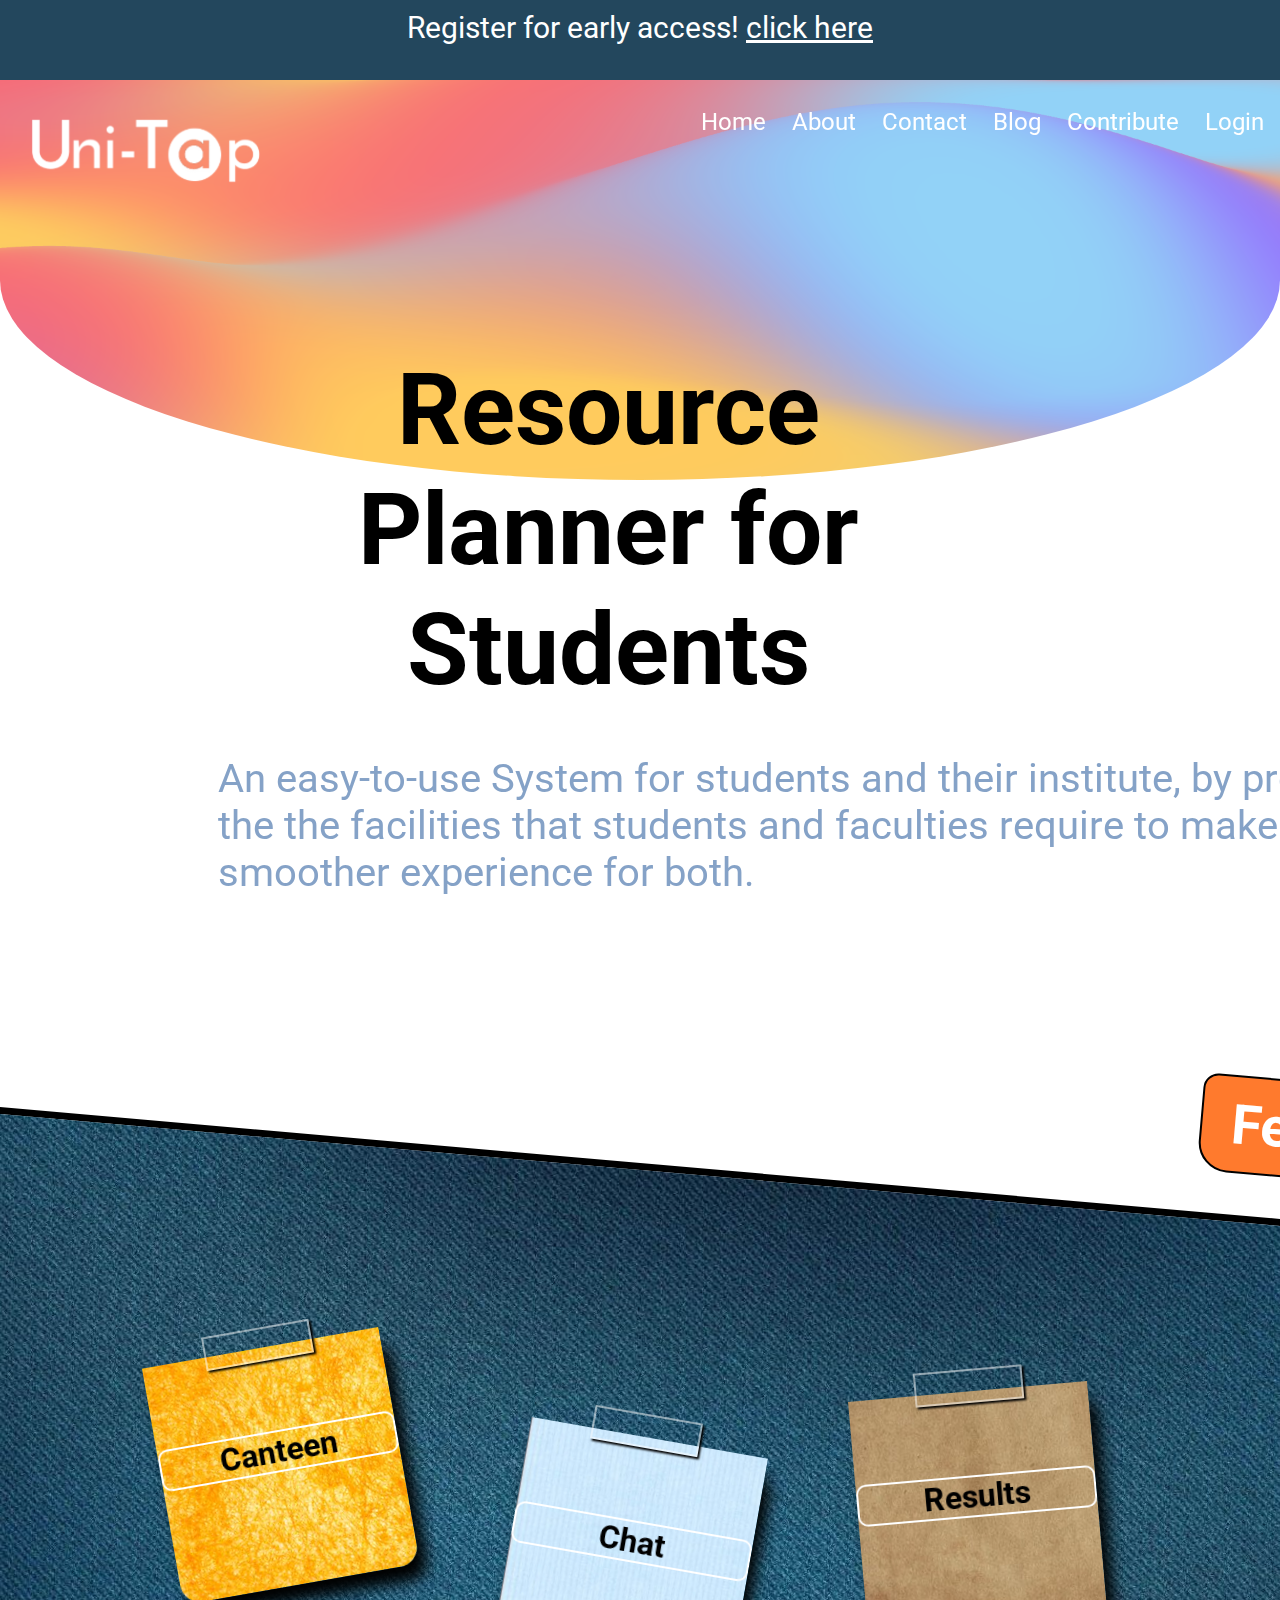
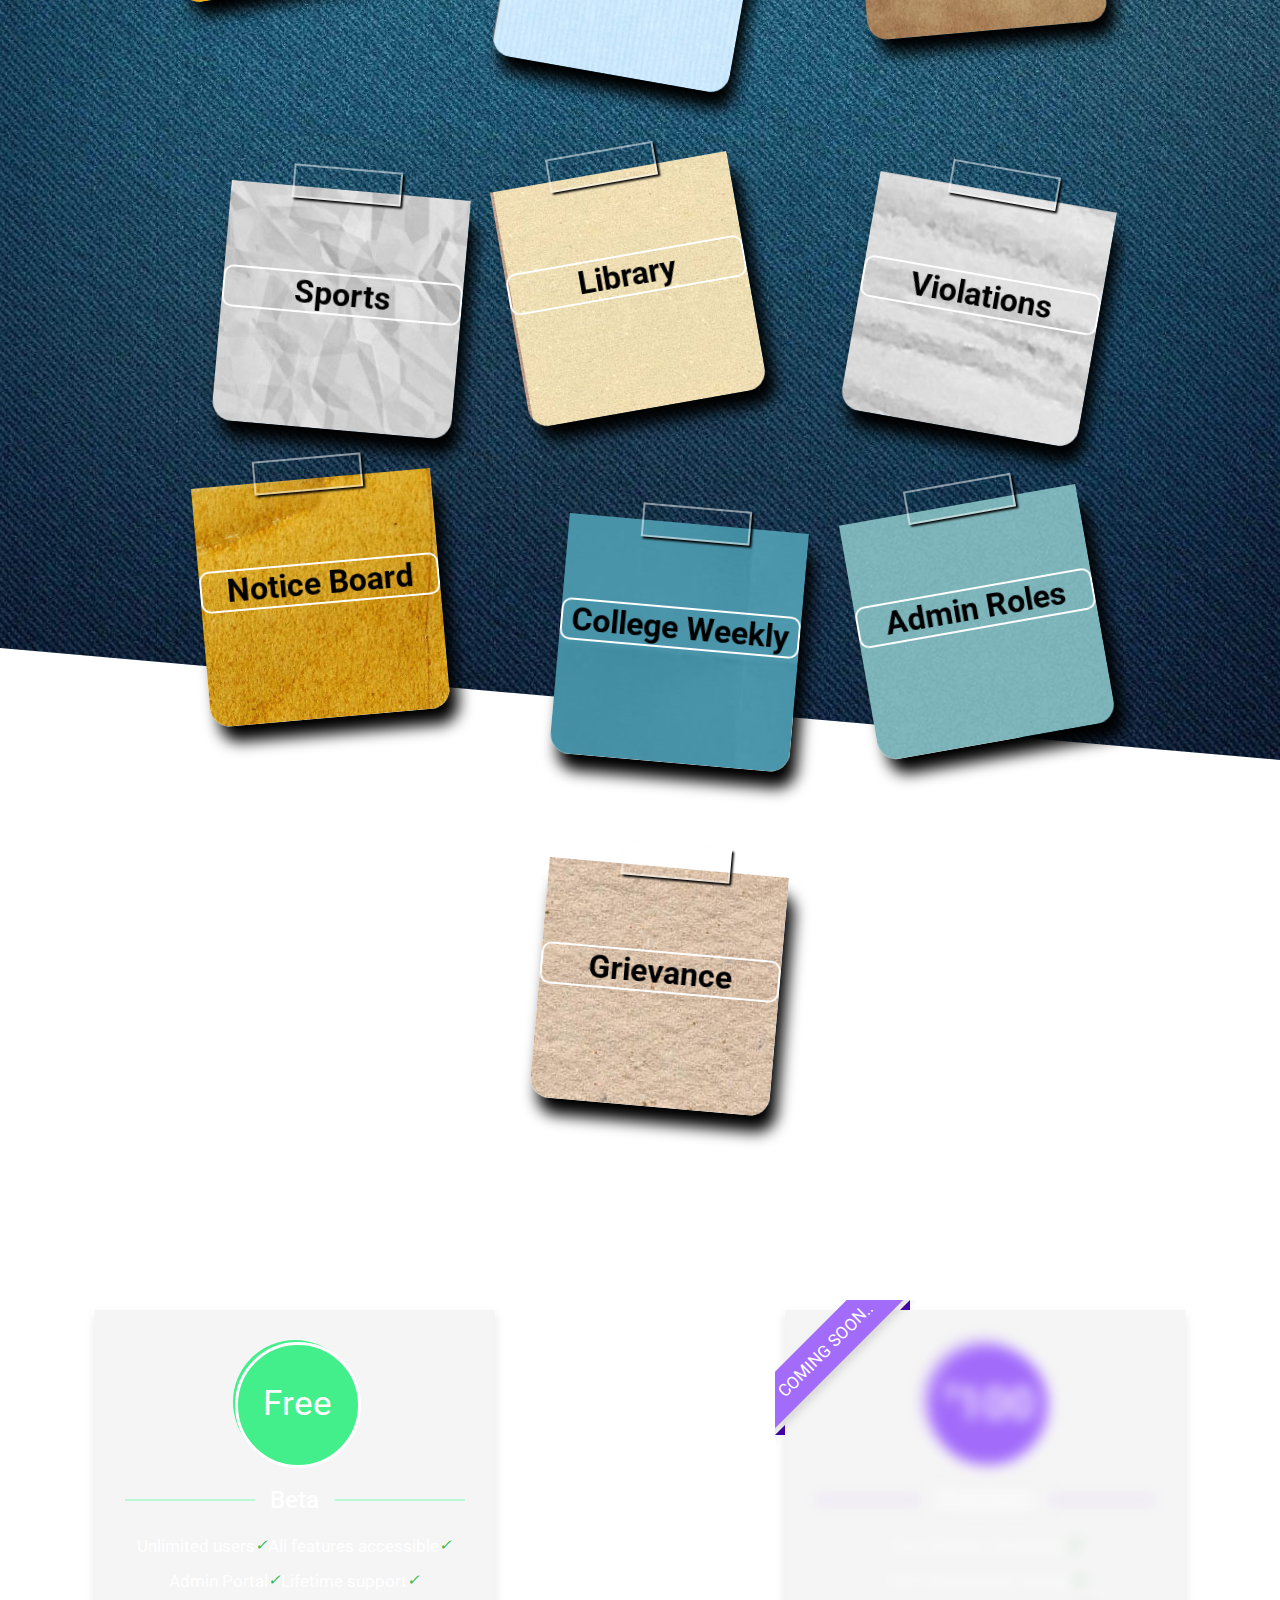
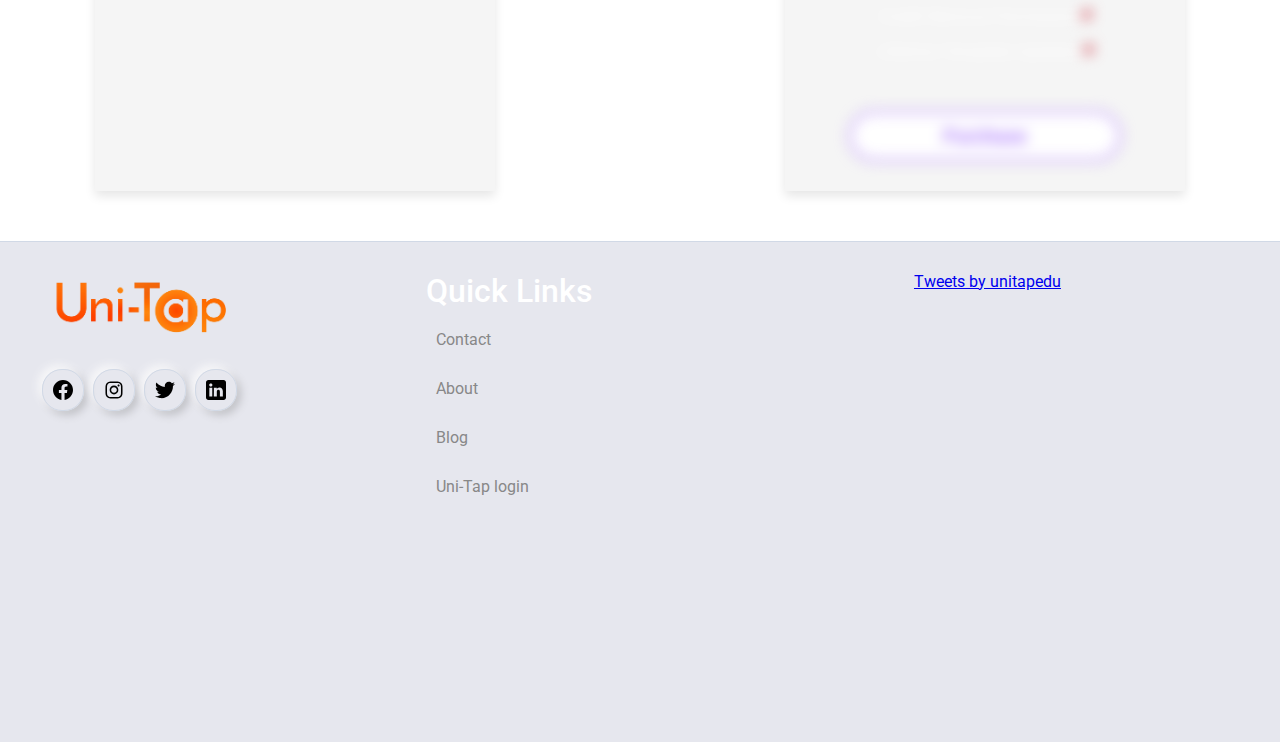
==== commit dd3c76e2: "Merge branch 'master' of https://github.com/UniTap/Uni-Tap-website" ====
--- a/index.html
+++ b/index.html
@@ -49,7 +49,7 @@
                     <a href="./contactUs.html">Contact</a>
                     <a href="https://blog.unitap.software/">Blog</a>
                     <a href="https://forms.gle/CdwhwPdT1jv4Enz28">Contribute</a>
-                    <a href="#">Login</a>
+                    <a href="https://ccas-77c96.web.app/">Login</a>
                     <div class="hamburger" id="bar-bg" onclick="menuo()"></div>
                     <div class="hamburger" id="top-bur">
                         <div class="ham-bar top-bar"></div>
@@ -75,7 +75,7 @@
         <div class="menu-items"><a href="contactUs.html">Contact</a></div>
         <div class="menu-items"><a href="https://blog.unitap.software/">Blog</a></div>
         <div class="menu-items"><a href="https://forms.gle/CdwhwPdT1jv4Enz28">Contribute</a></div>
-        <div class="menu-items"><a href="#">Login</a></div>
+        <div class="menu-items"><a href="https://ccas-77c96.web.app/">Login</a></div>
         <div class="menu-close" onclick="menuc()"></div>
     </div>
     <div class="center">
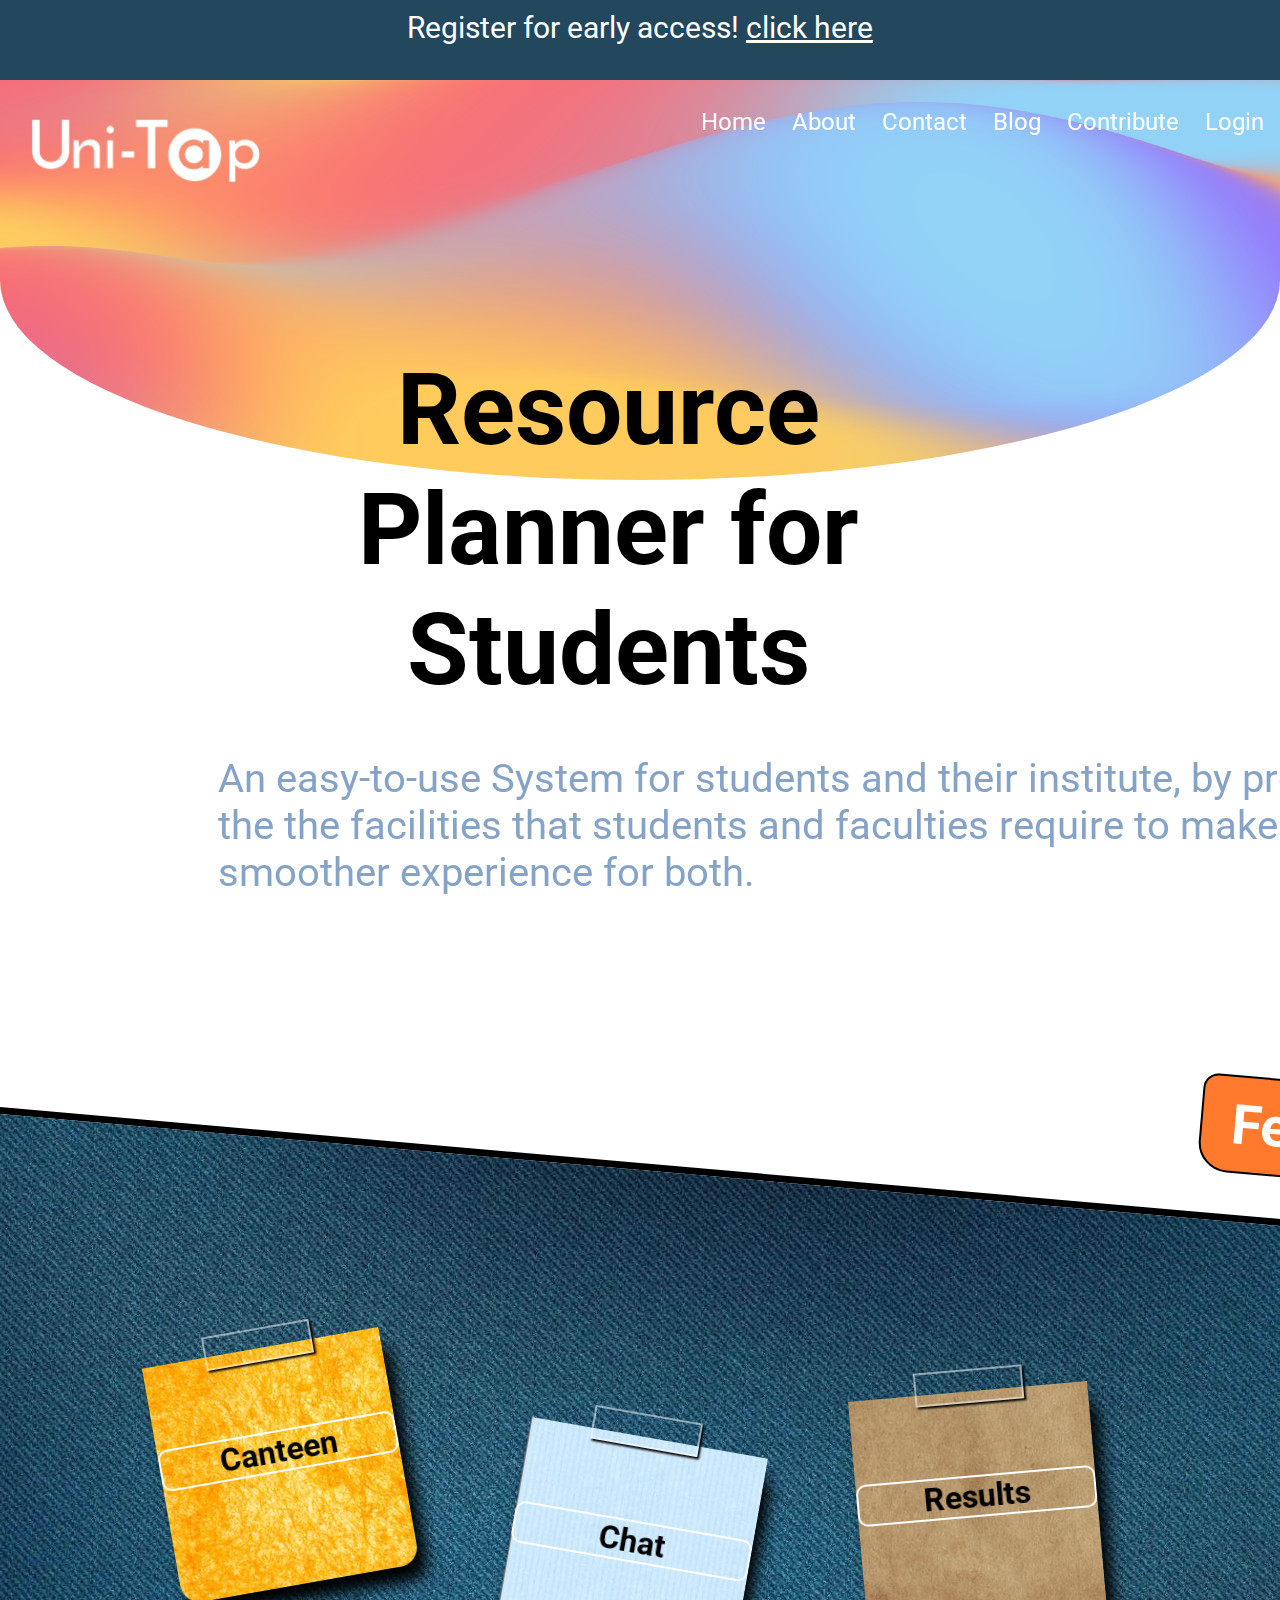
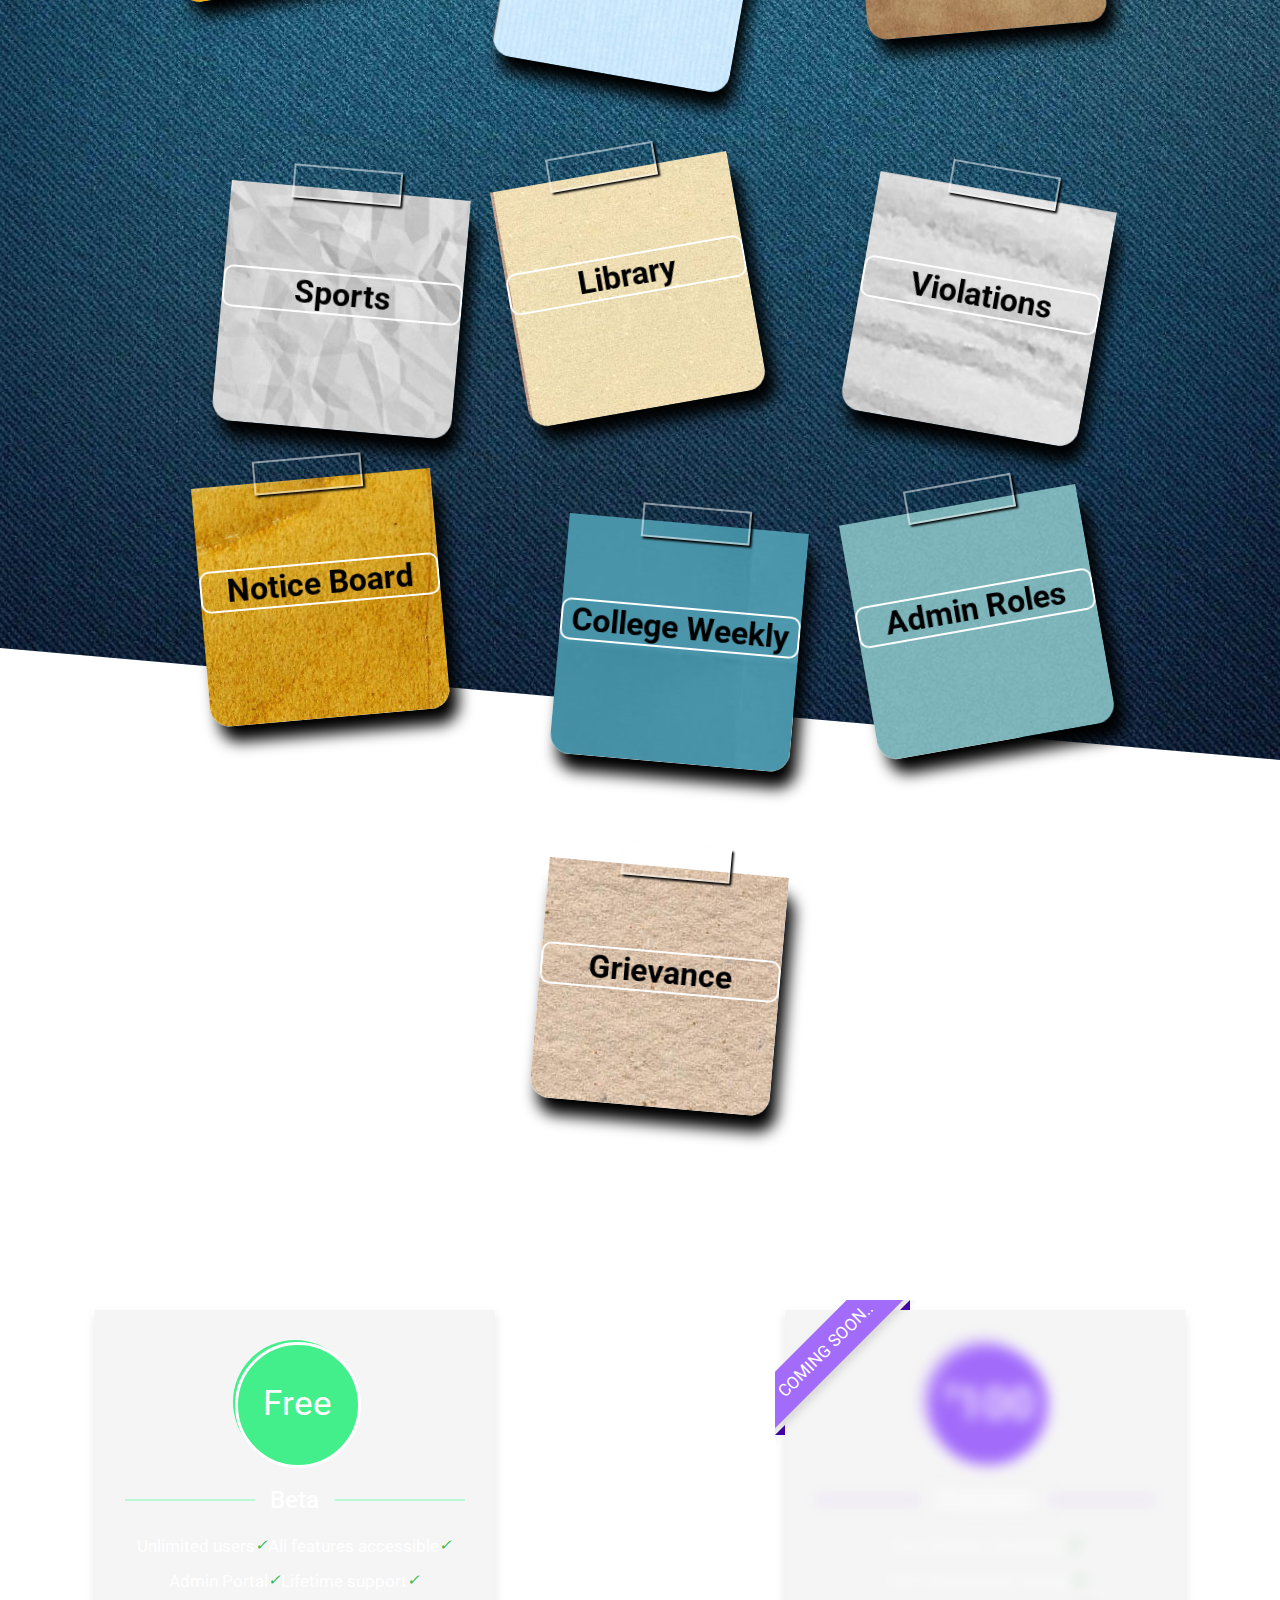
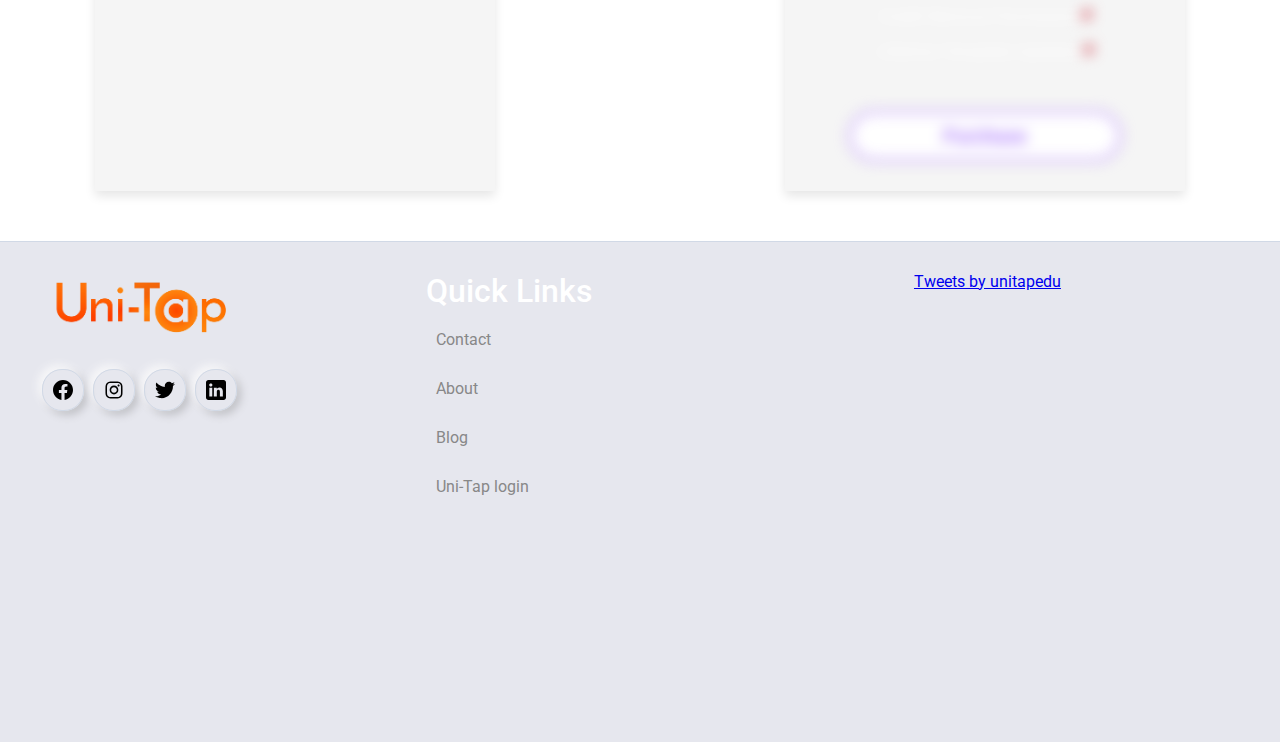
==== commit 3c4b8438: "Merge pull request #4 from UniTap/link-change" ====
--- a/index.html
+++ b/index.html
@@ -49,7 +49,7 @@
                     <a href="./contactUs.html">Contact</a>
                     <a href="https://blog.unitap.software/">Blog</a>
                     <a href="https://forms.gle/CdwhwPdT1jv4Enz28">Contribute</a>
-                    <a href="https://ccas-77c96.web.app/">Login</a>
+                    <a href="https://portal.unitap.software">Login</a>
                     <div class="hamburger" id="bar-bg" onclick="menuo()"></div>
                     <div class="hamburger" id="top-bur">
                         <div class="ham-bar top-bar"></div>
@@ -75,7 +75,7 @@
         <div class="menu-items"><a href="contactUs.html">Contact</a></div>
         <div class="menu-items"><a href="https://blog.unitap.software/">Blog</a></div>
         <div class="menu-items"><a href="https://forms.gle/CdwhwPdT1jv4Enz28">Contribute</a></div>
-        <div class="menu-items"><a href="https://ccas-77c96.web.app/">Login</a></div>
+        <div class="menu-items"><a href="https://portal.unitap.software">Login</a></div>
         <div class="menu-close" onclick="menuc()"></div>
     </div>
     <div class="center">
--- a/stylesheet/home_page.css
+++ b/stylesheet/home_page.css
@@ -246,6 +246,7 @@
 p {
     font-size: 15px;
     padding: 10px;
+    padding-top: 30%;
 }
 
 ul,
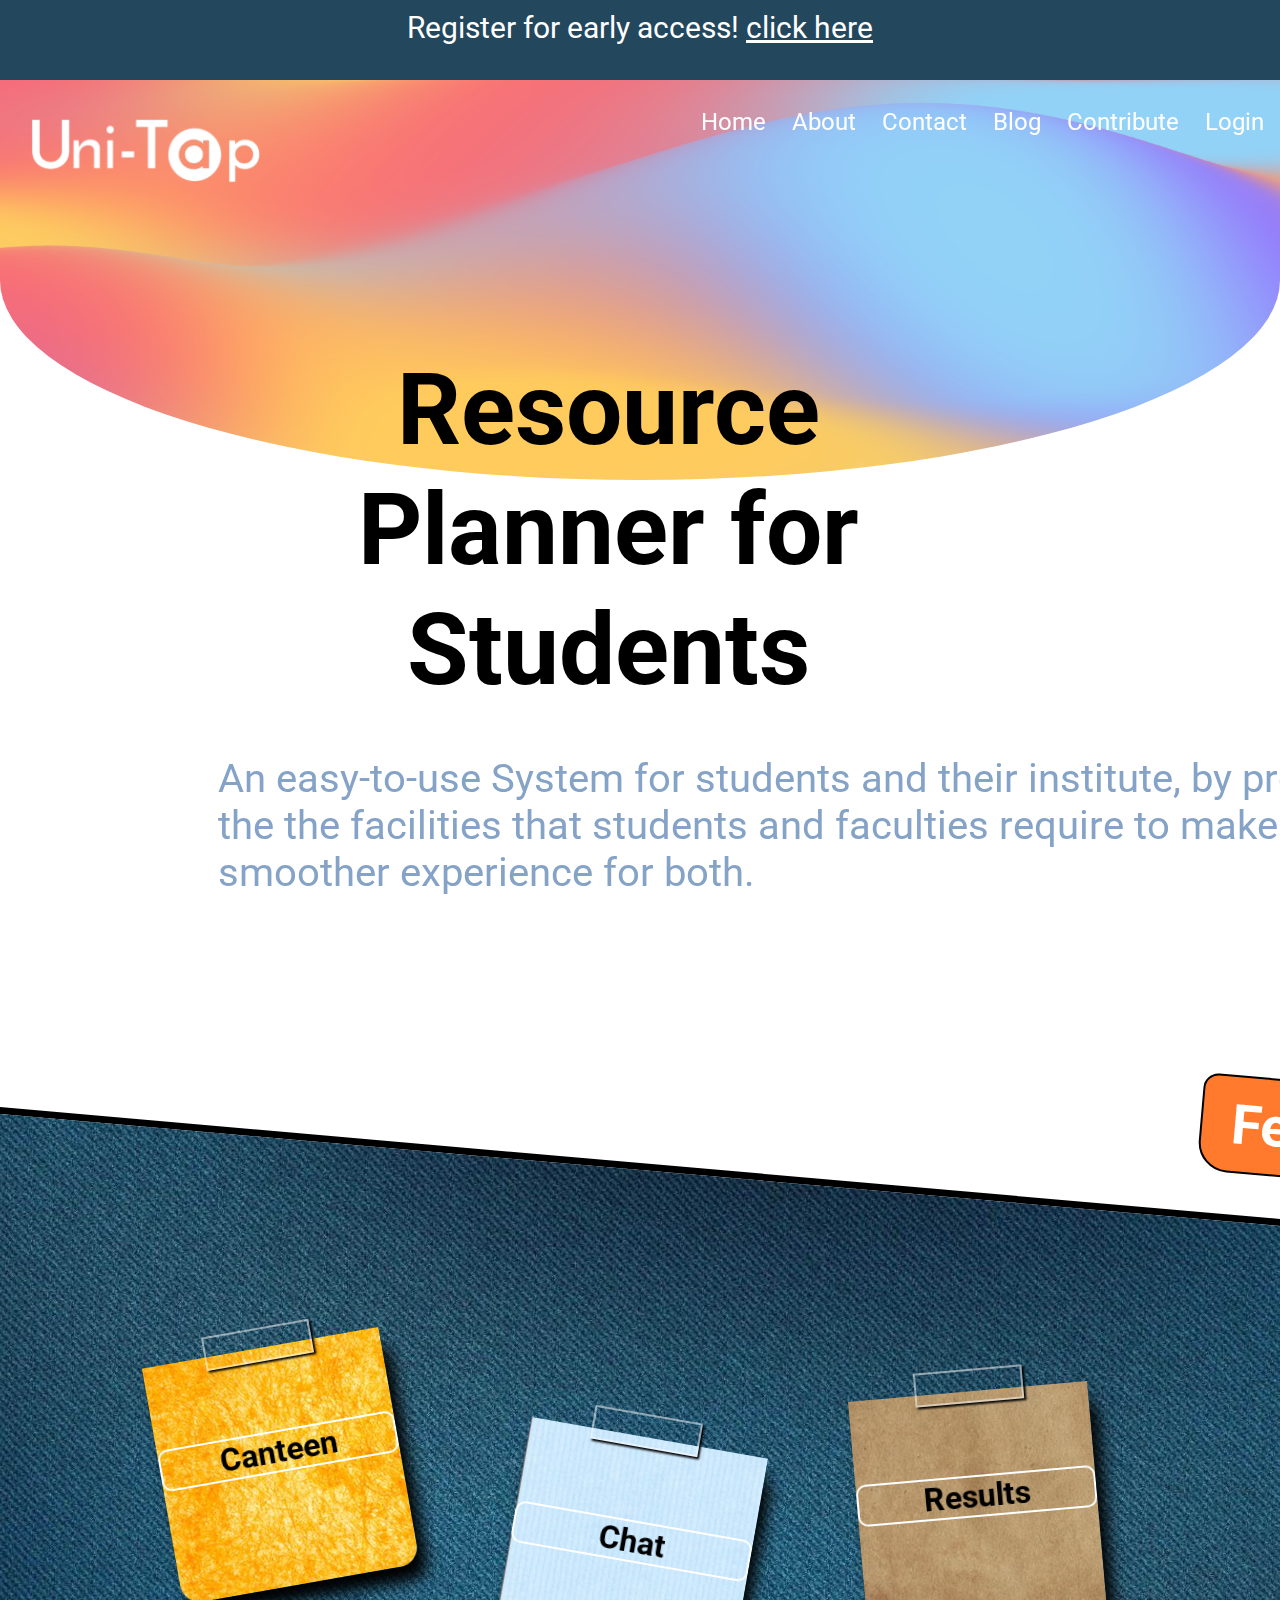
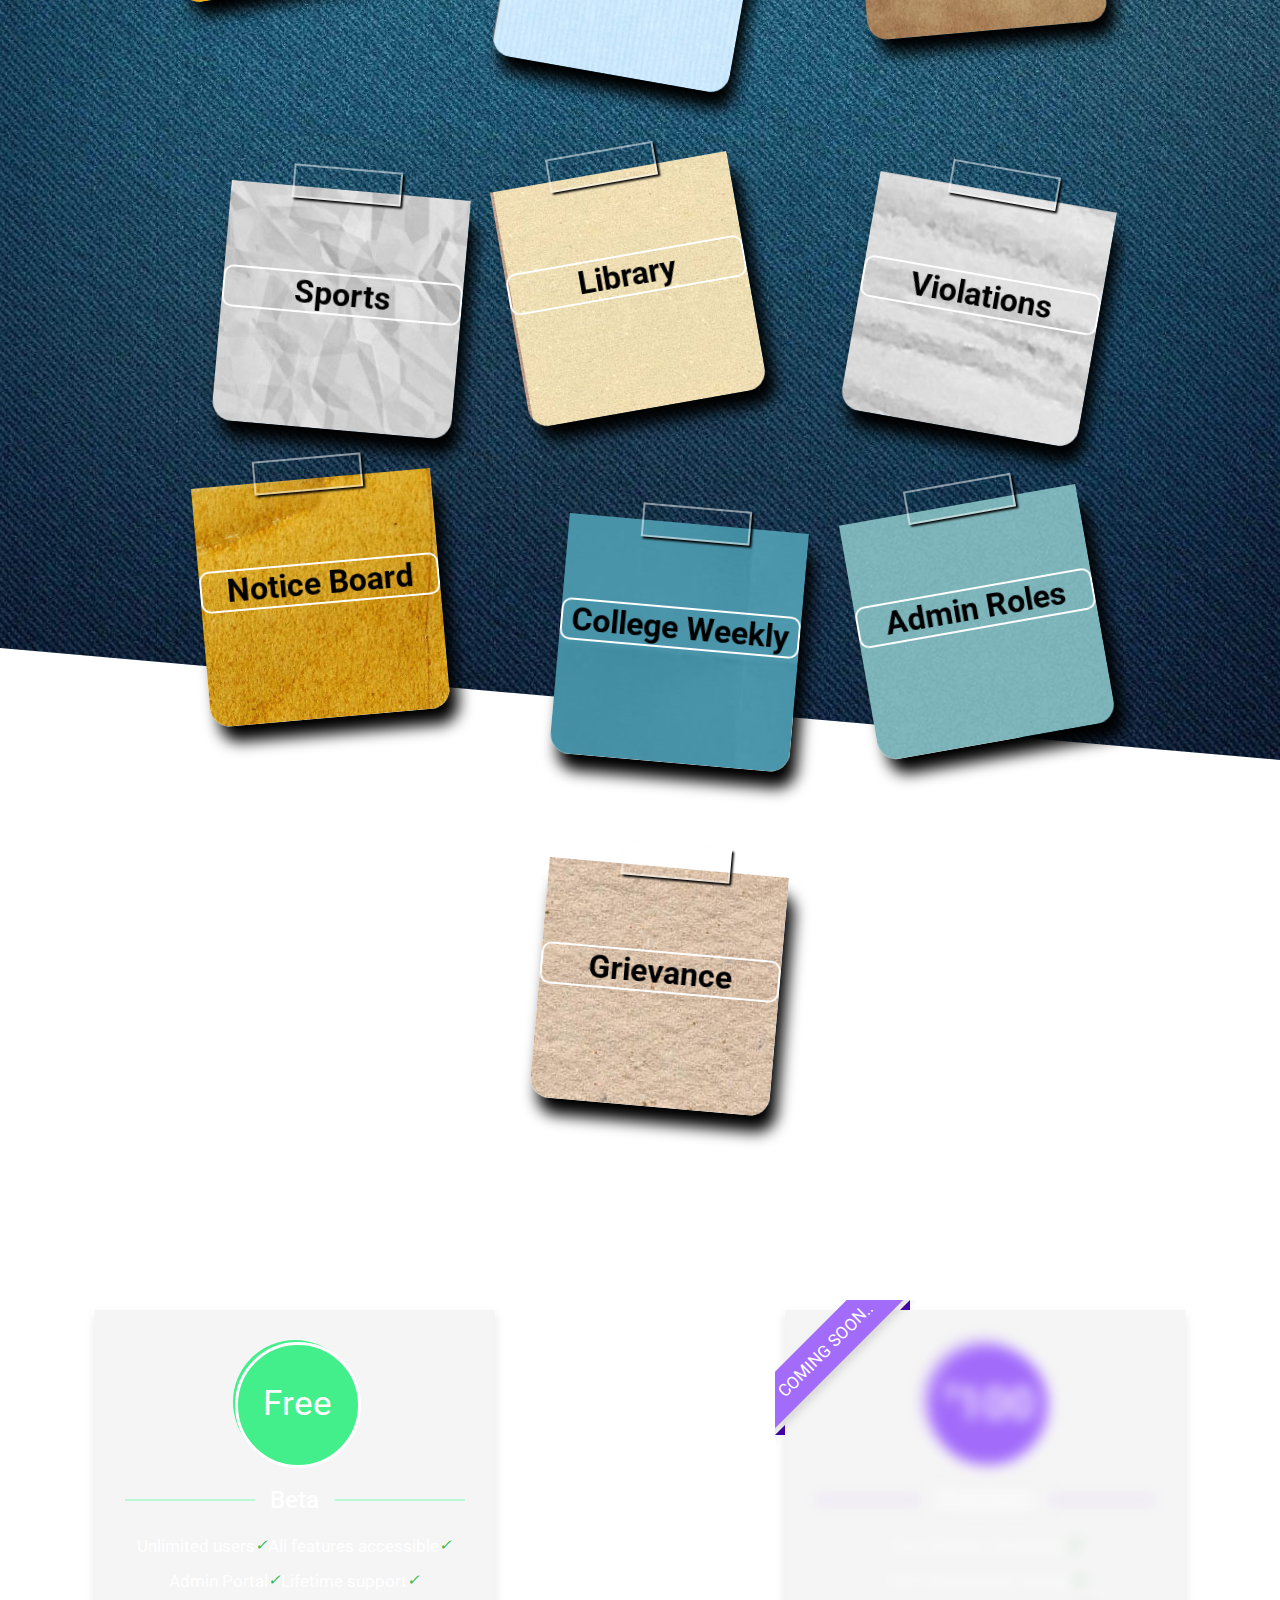
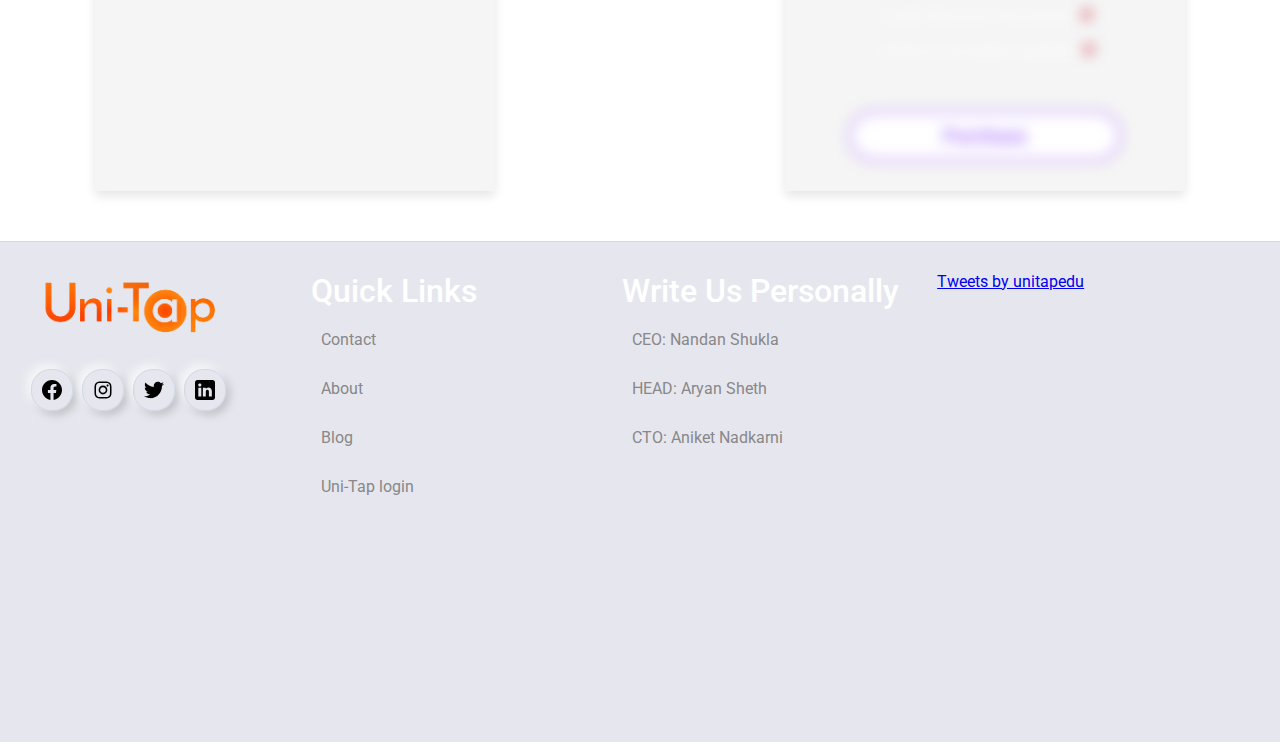
==== commit 8f4ccb9c: "changes" ====
--- a/index.html
+++ b/index.html
@@ -340,6 +340,19 @@
                 </ol>
             </div>
         </div>
+        <div class="foo footer-center">
+            <div class="qlinks-header">
+                Write Us Personally
+                
+            </div>
+            <div class="qlinks">
+                <ol class="link-list">                   
+                    <li><a href="mailto:nandan@unitap.software">CEO: Nandan Shukla</a></li>
+                    <li><a href="mailto:aryan@unitap.software">HEAD: Aryan Sheth</a></li>
+                    <li><a href="mailto:aniket@unitap.software">CTO: Aniket Nadkarni</a></li>
+                </ol>
+            </div>
+        </div>
         <div class="foo right">
             <div class="twitter-container">
                 <a class="twitter-timeline" data-width="300" data-height="400" href="https://twitter.com/unitapedu?ref_src=twsrc%5Etfw">Tweets by unitapedu</a>
--- a/stylesheet/home_page.css
+++ b/stylesheet/home_page.css
@@ -123,7 +123,7 @@
 .m-menu {
     width: 80%;
     margin-left: 10%;
-    height: 180px;
+    height: 200px;
     background-color: #fff;
     position: absolute;
     top: 50px;
@@ -936,7 +936,7 @@
 }
 
 .foo {
-    width: 33%;
+    width: 24%;
     height: 100%;
     display: inline-block;
     overflow: hidden;
@@ -1001,7 +1001,7 @@
 }
 
 .qlinks li {
-    width: 50%;
+    width: 60%;
     padding: 10px;
     border-radius: 5px;
     margin-top: 10px;
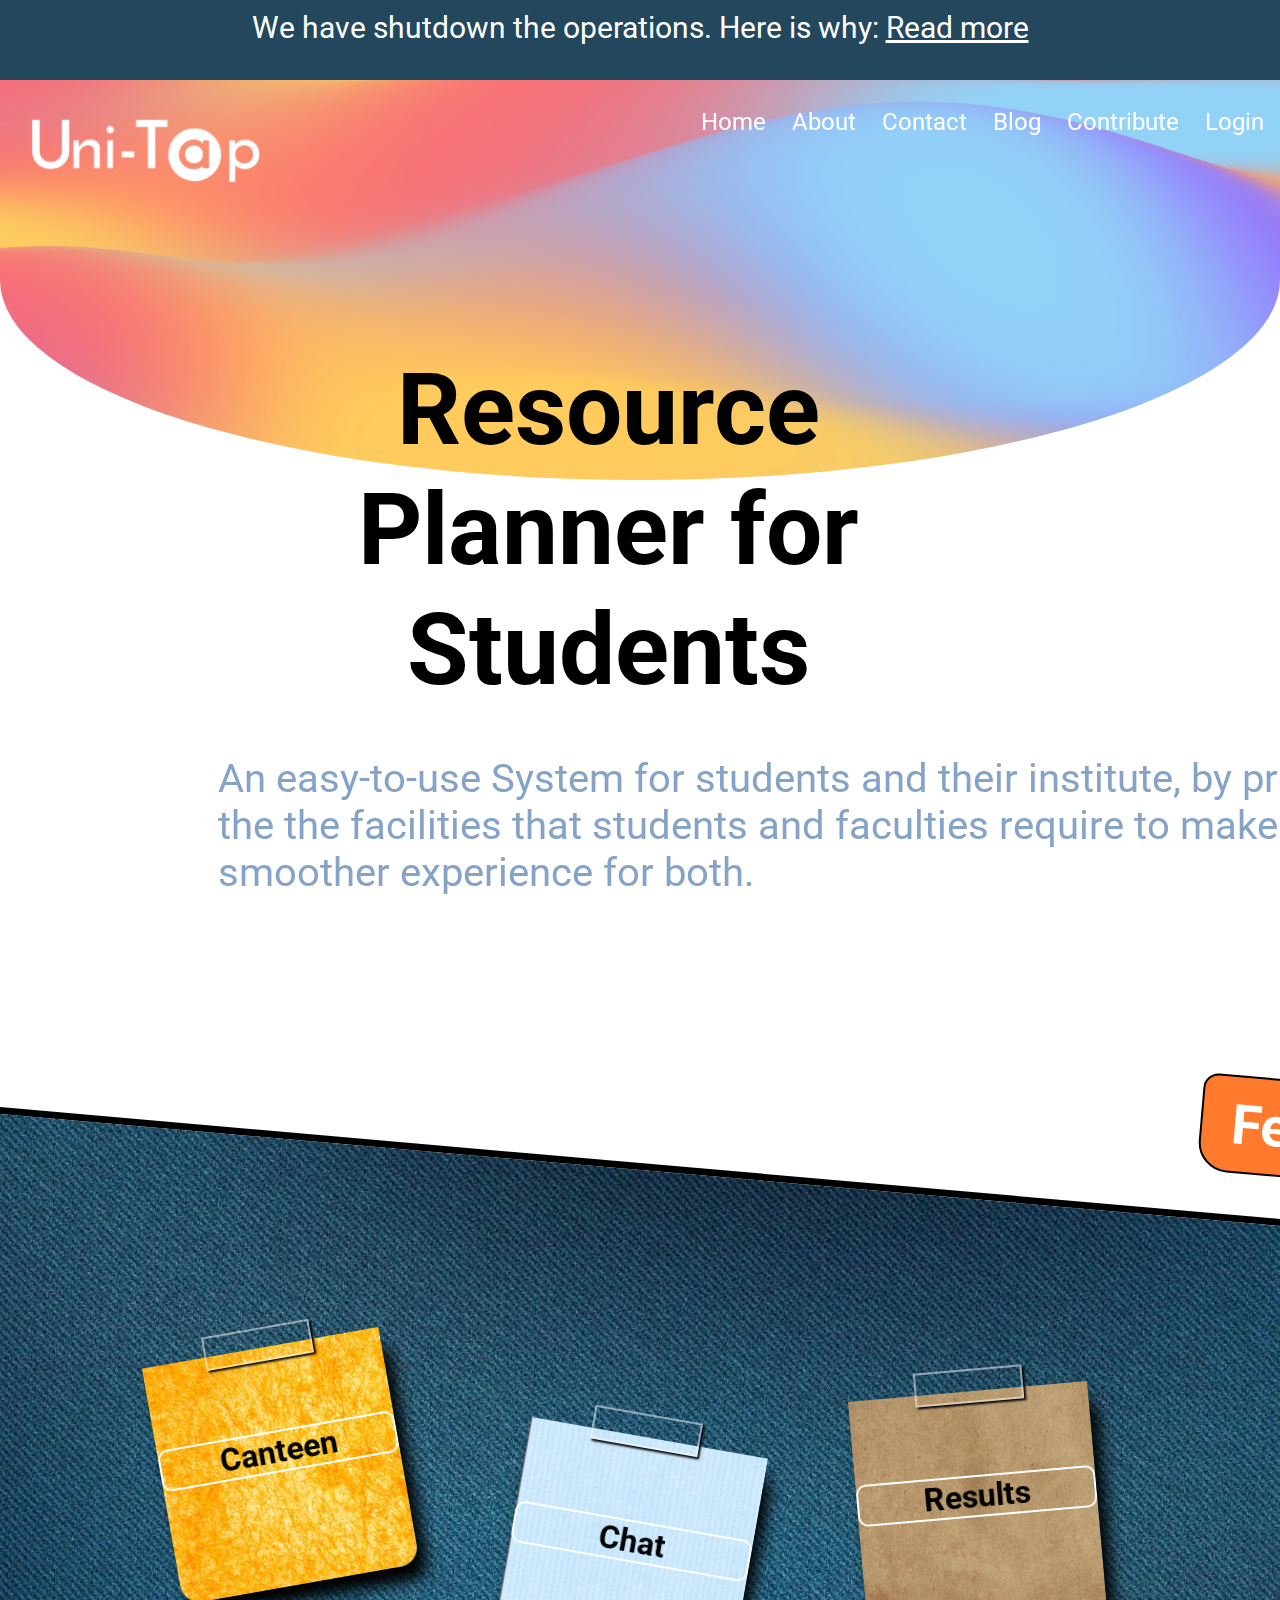
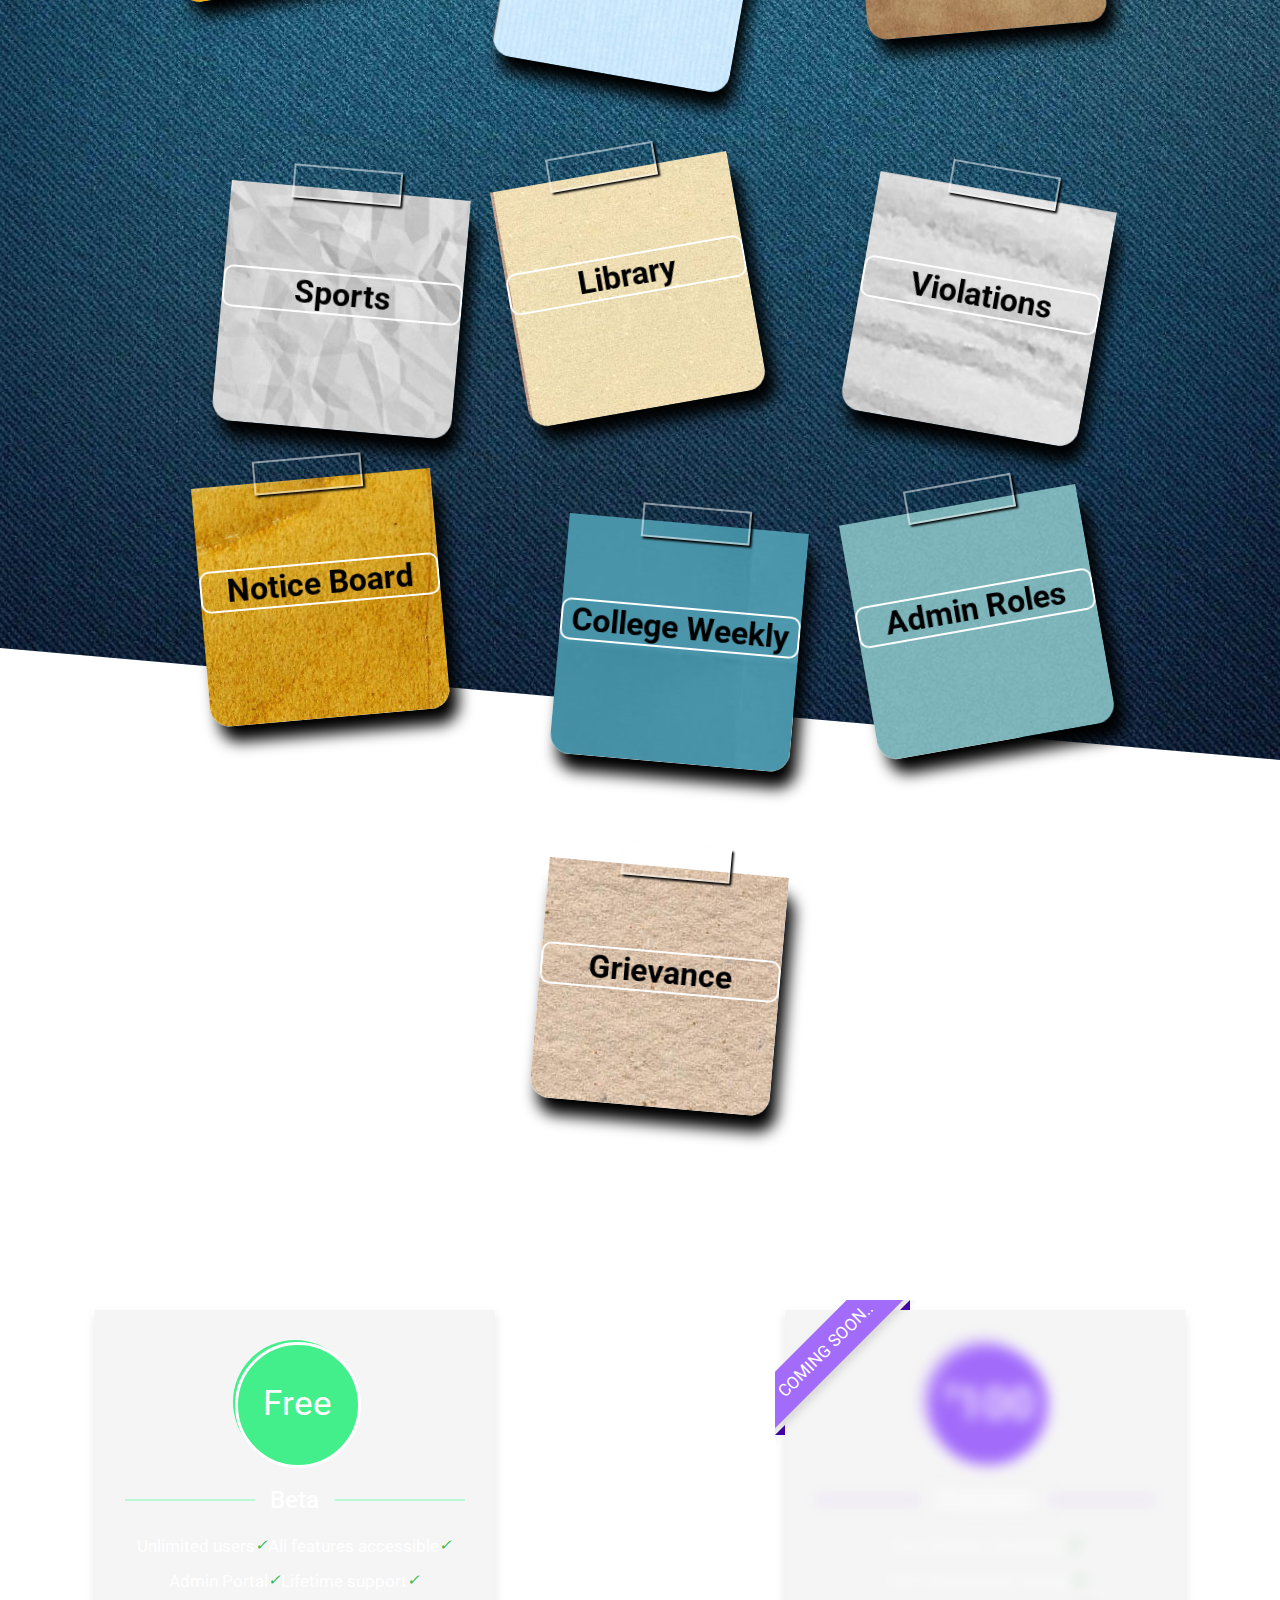
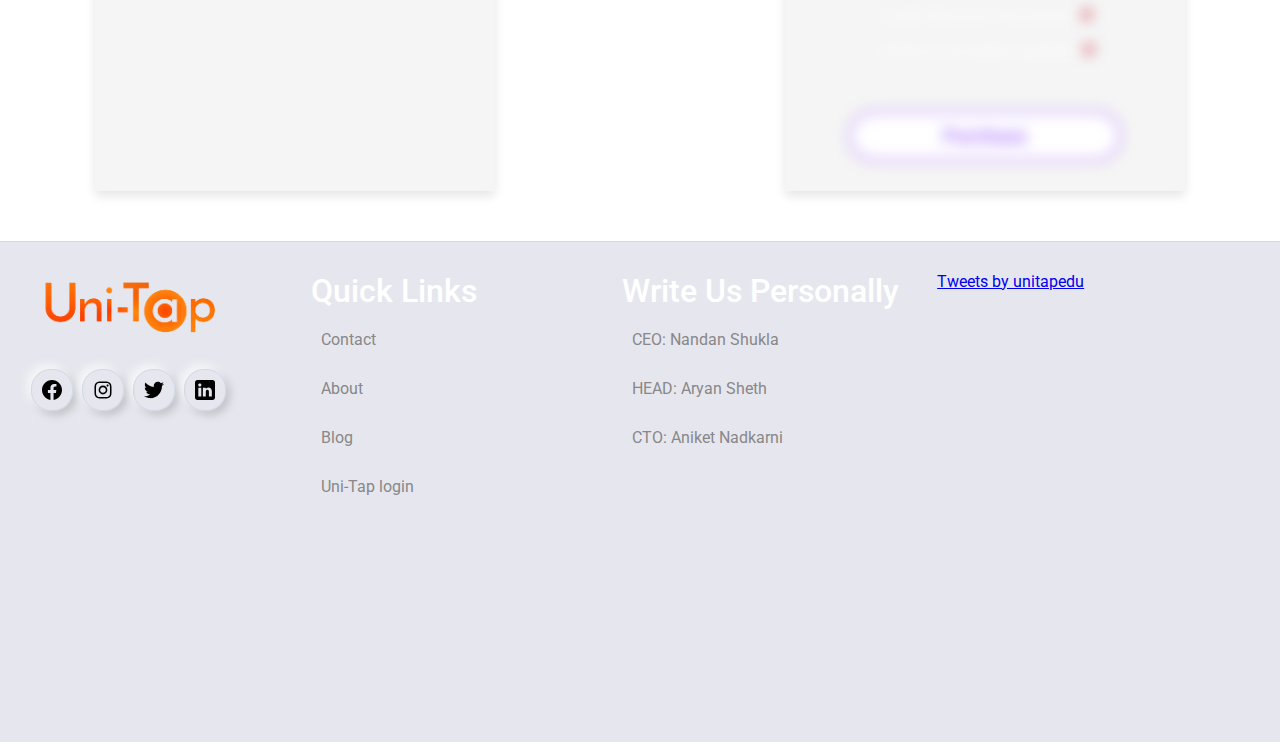
==== commit e843f43d: "Update index.html" ====
--- a/index.html
+++ b/index.html
@@ -36,7 +36,7 @@
 
 <body>
     <div class="early">
-        Register for early access! <a href="https://forms.gle/MCuDtmfVn2N8uY999">click here</a>
+        We have shutdown the operations. Here is why: <a href="https://blog.unitap.software/2021/12/ClosureNote.html">Read more</a>
     </div>
     <header>
 
@@ -362,4 +362,4 @@
     </footer>
 </body>
 
-</html>+</html>
